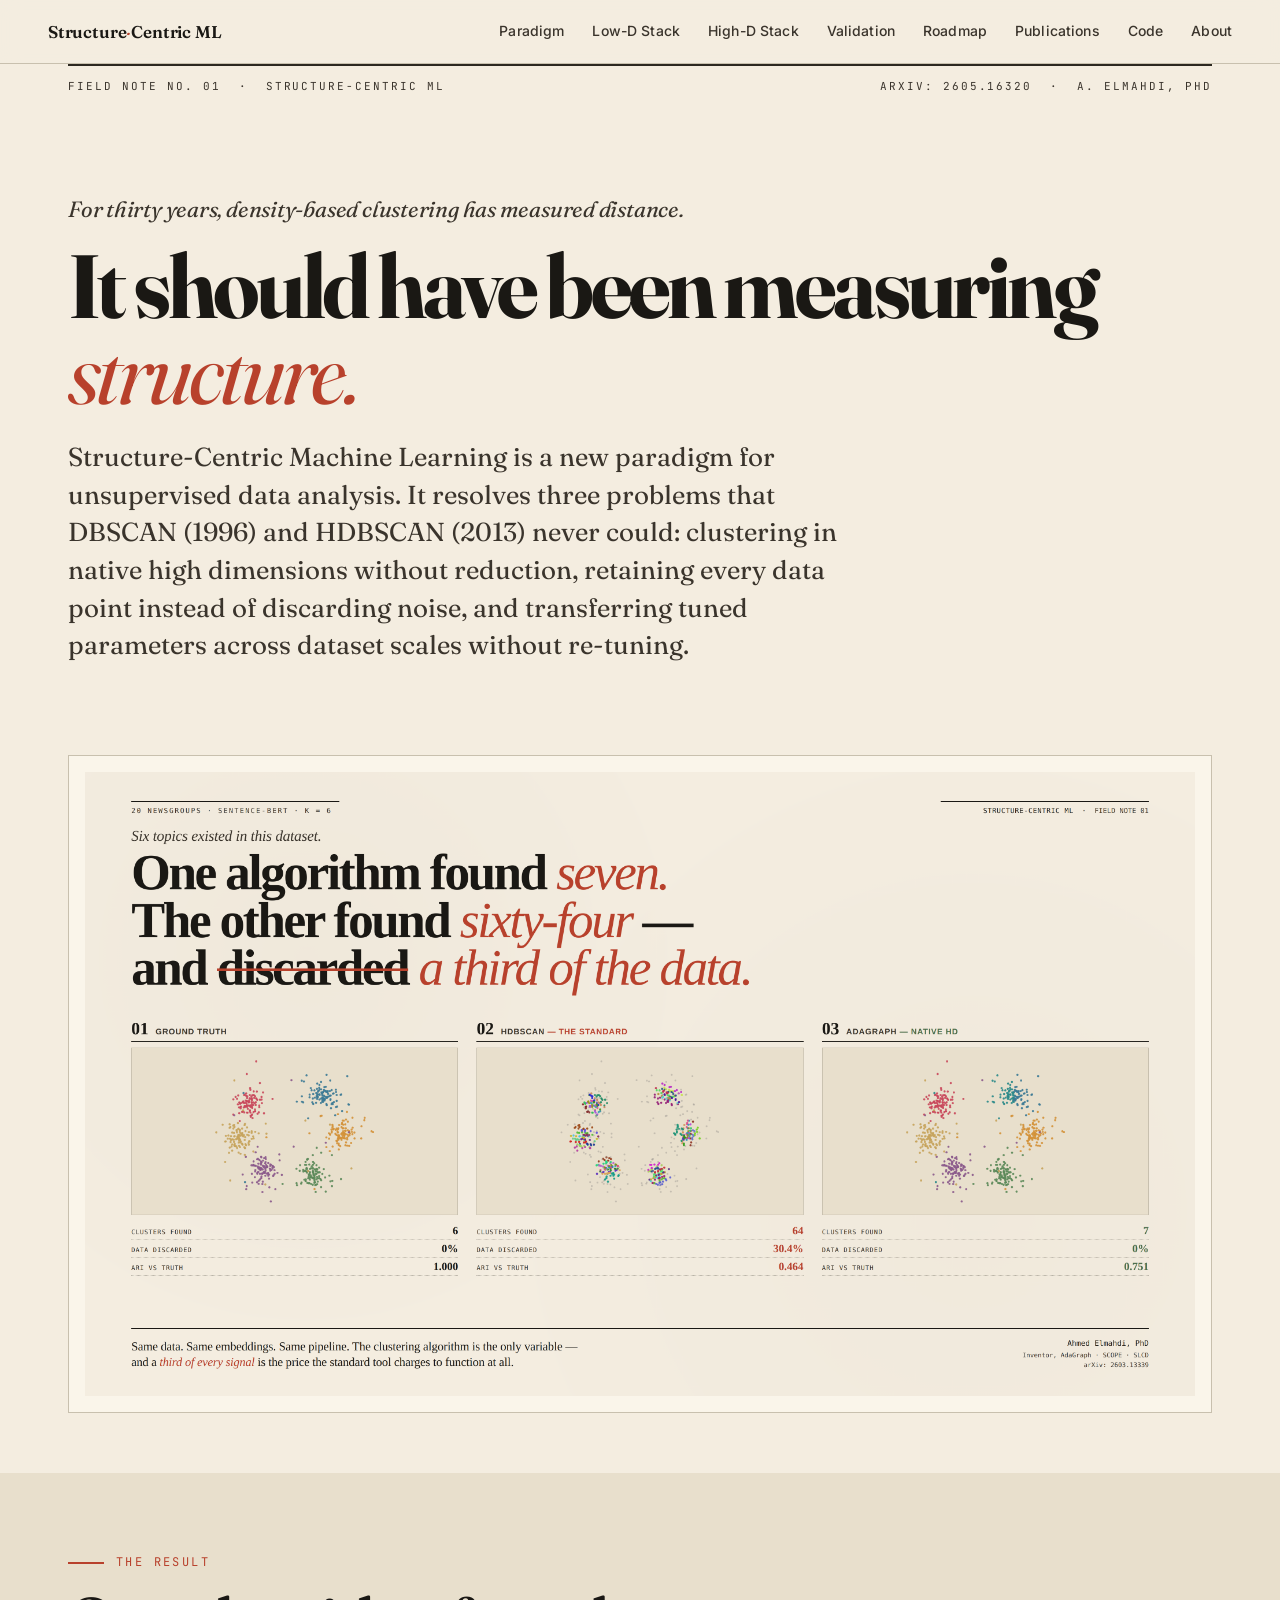
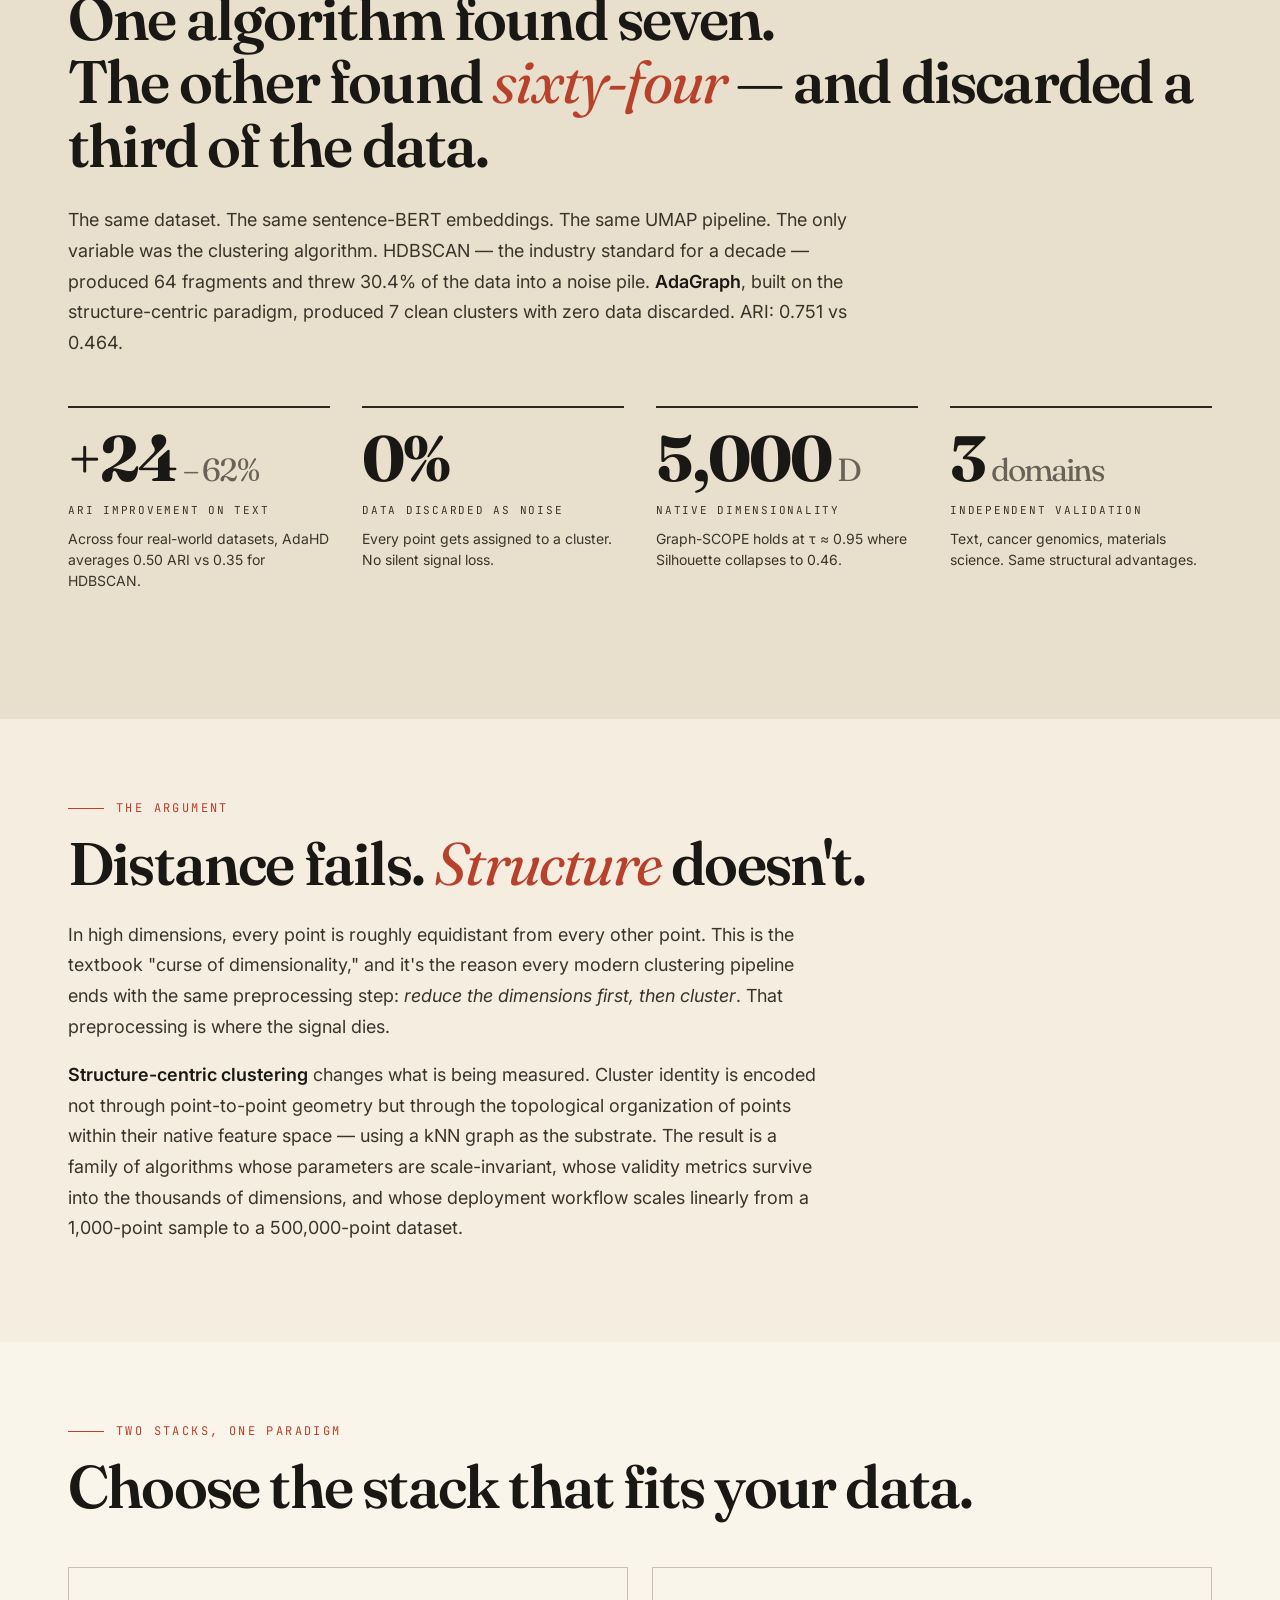
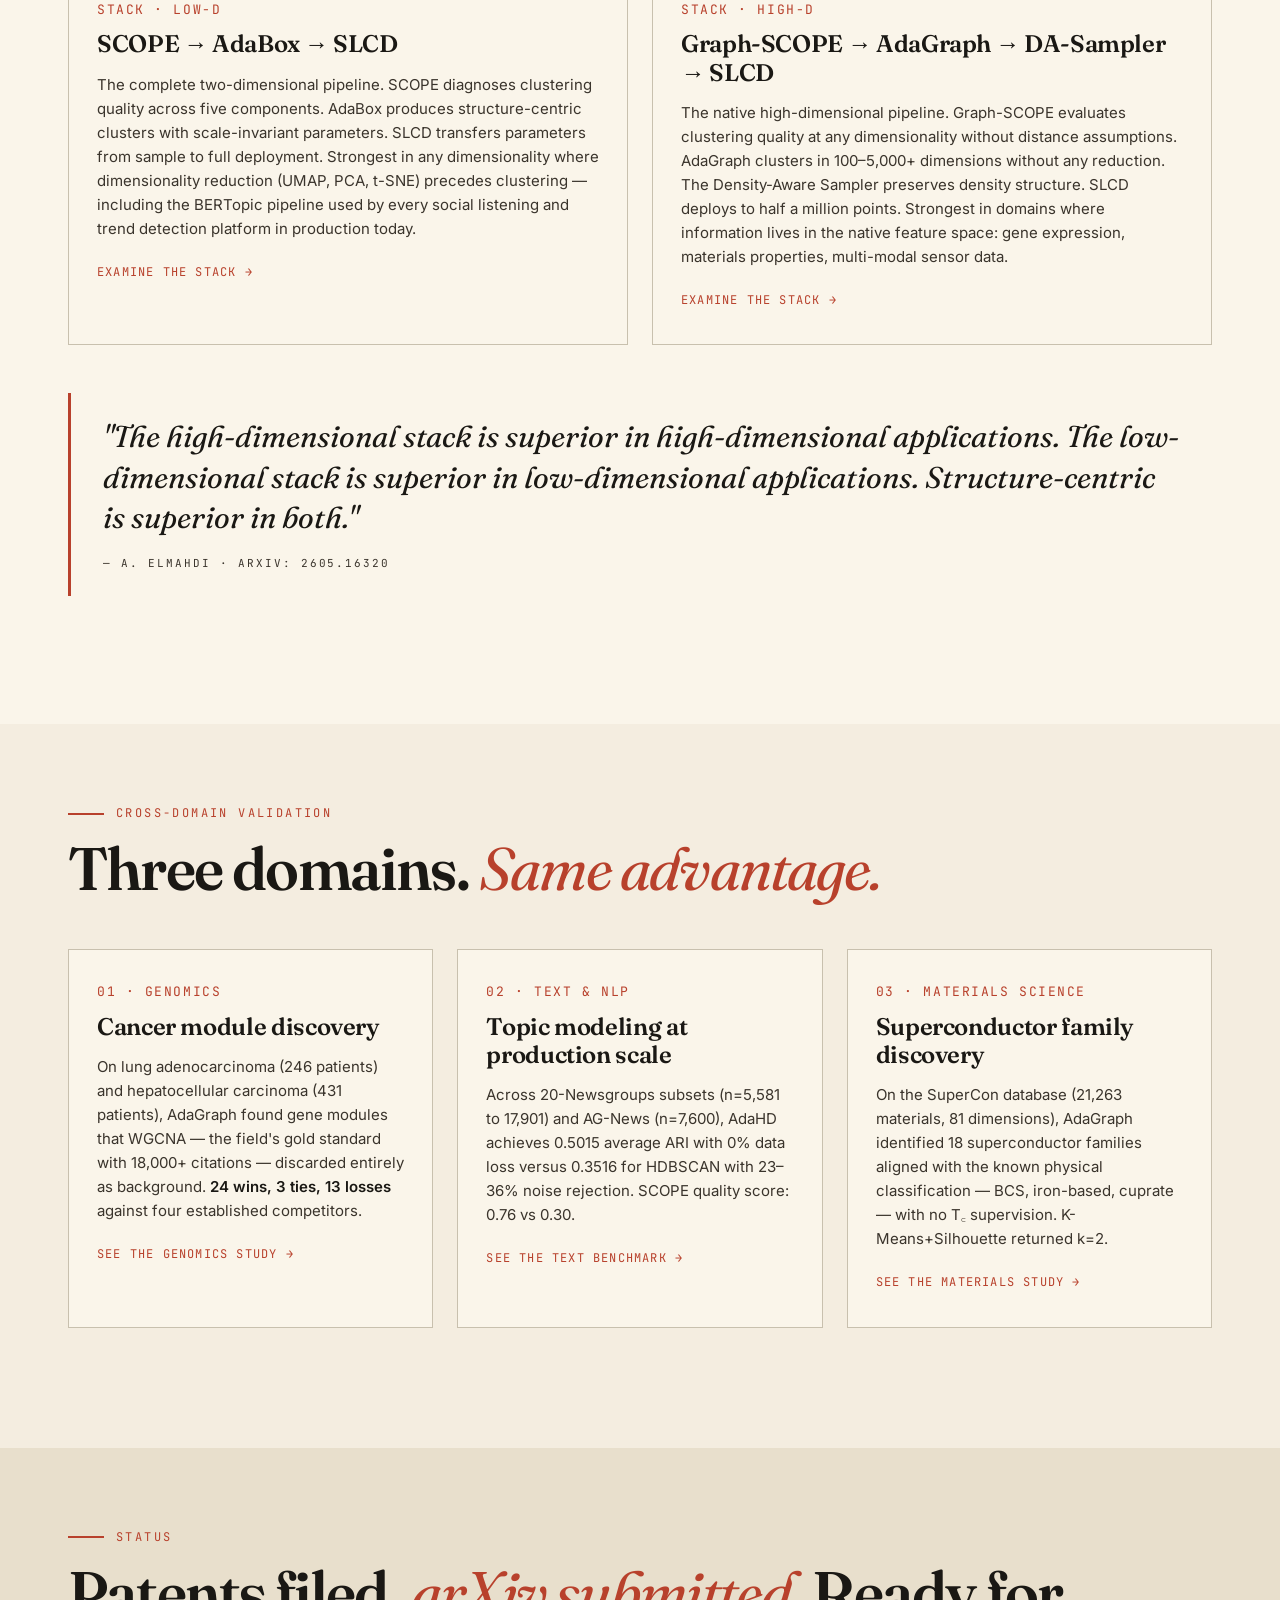
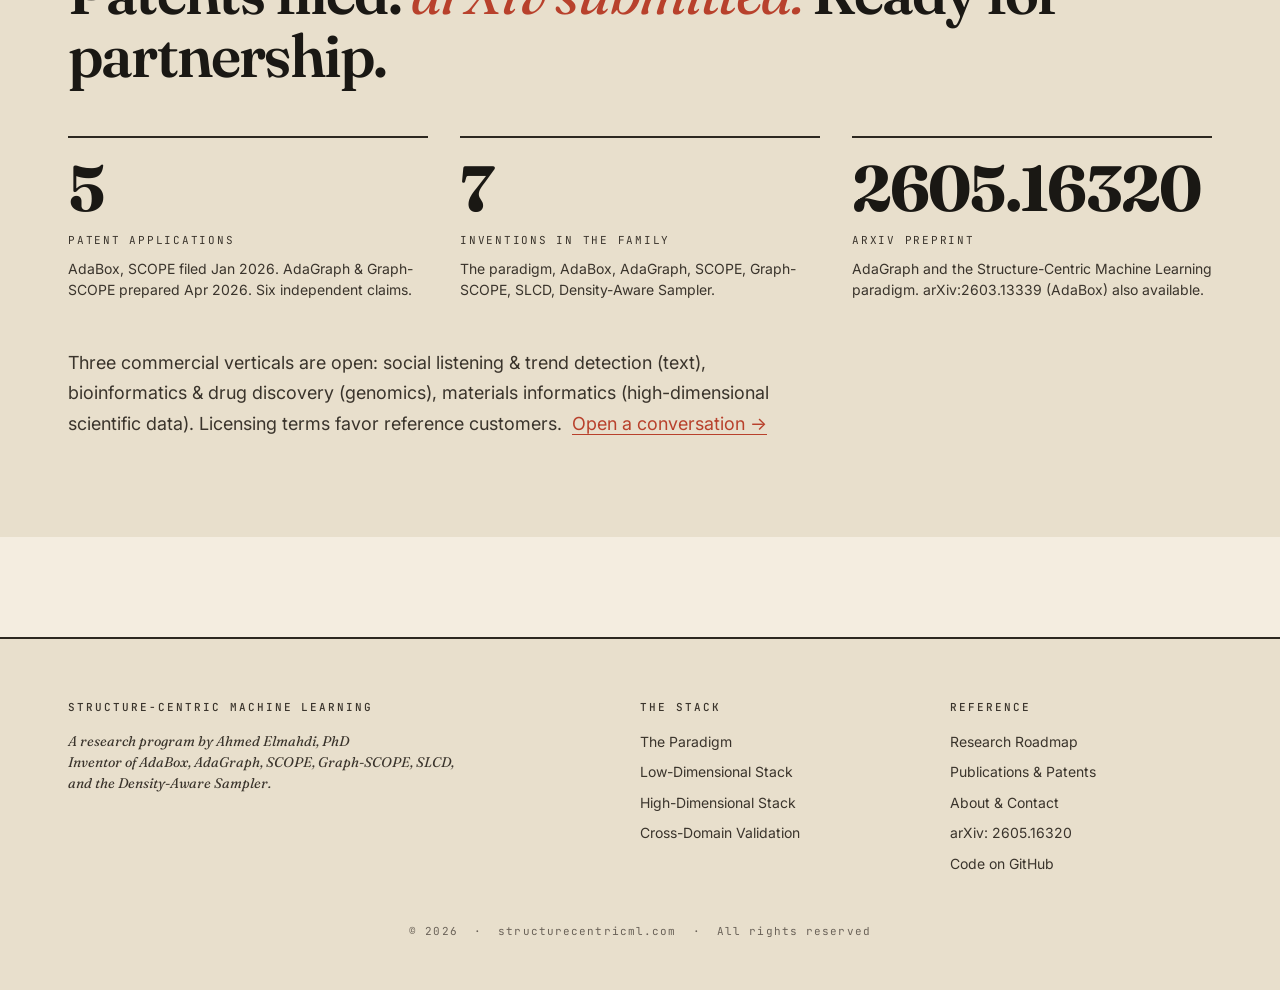
==== index.html @ f109e924 "Add link to GitHub repository in index.html" ====
<!DOCTYPE html>
<html lang="en">
<head>
<meta charset="utf-8"/>
<meta name="viewport" content="width=device-width, initial-scale=1"/>
<title>A new paradigm for native-dimensional clustering — Structure-Centric ML</title>
<meta name="description" content="Structure-Centric Machine Learning: a new paradigm for native-dimensional clustering. AdaBox, AdaGraph, SCOPE, Graph-SCOPE, SLCD."/>
<link rel="preconnect" href="https://fonts.googleapis.com">
<link rel="preconnect" href="https://fonts.gstatic.com" crossorigin>
<link href="https://fonts.googleapis.com/css2?family=Fraunces:ital,opsz,wght@0,9..144,300;0,9..144,400;0,9..144,500;0,9..144,600;0,9..144,700;0,9..144,800;1,9..144,300;1,9..144,400;1,9..144,500;1,9..144,600&family=Inter:wght@300;400;500;600;700&family=JetBrains+Mono:wght@400;500&display=swap" rel="stylesheet">
<link rel="icon" type="image/svg+xml" href="favicon.svg"/>
<link rel="stylesheet" href="style.css"/>
</head>
<body>
<header class="topnav">
  <div class="topnav-inner">
    <a href="index.html" class="brand">Structure<span class="accent">·</span>Centric ML</a>
    <nav>
      <a href="paradigm.html"   >Paradigm</a>
      <a href="low-d.html"      >Low-D Stack</a>
      <a href="high-d.html"     >High-D Stack</a>
      <a href="validation.html" >Validation</a>
      <a href="roadmap.html"    >Roadmap</a>
      <a href="publications.html" >Publications</a>
      <a href="https://github.com/When-Plan-B-Comes-First/scml" >Code</a>
      <a href="about.html"      >About</a>
    </nav>
  </div>
</header>

<div class="container">
  <div class="issue-plate">
    <div>Field Note No. 01 &nbsp;·&nbsp; Structure-Centric ML</div>
    <div class="right">arXiv: 2605.16320 &nbsp;·&nbsp; A. Elmahdi, PhD</div>
  </div>

  <div class="page-hero">
    <div class="kicker">For thirty years, density-based clustering has measured distance.</div>
    <h1>It should have been measuring <span class="em">structure.</span></h1>
    <p class="lede">
      Structure-Centric Machine Learning is a new paradigm for unsupervised data analysis. It resolves three
      problems that DBSCAN (1996) and HDBSCAN (2013) never could: clustering in native high dimensions without
      reduction, retaining every data point instead of discarding noise, and transferring tuned parameters across
      dataset scales without re-tuning.
    </p>
  </div>

  <figure class="full-bleed">
    <img src="assets/curated/hero_takeaway.png" alt="Side-by-side comparison: HDBSCAN finds 64 clusters and discards 30% of data; AdaGraph finds 7 clusters with zero data loss"/>
  </figure>
</div>

<section class="section" style="background: var(--paper-deep);">
  <div class="container">
    <div class="section-tag">The Result</div>
    <h2>One algorithm found seven.<br/>The other found <span class="em">sixty-four</span> &mdash; and discarded a third of the data.</h2>
    <p style="max-width: 820px; margin-top: 28px;">
      The same dataset. The same sentence-BERT embeddings. The same UMAP pipeline. The only variable was the
      clustering algorithm. HDBSCAN &mdash; the industry standard for a decade &mdash; produced 64 fragments and threw
      30.4% of the data into a noise pile. <strong>AdaGraph</strong>, built on the structure-centric paradigm,
      produced 7 clean clusters with zero data discarded. ARI: 0.751 vs 0.464.
    </p>
    <div class="stat-grid">
      <div class="stat">
        <div class="num">+24<span class="unit">– 62%</span></div>
        <div class="label">ARI improvement on text</div>
        <div class="desc">Across four real-world datasets, AdaHD averages 0.50 ARI vs 0.35 for HDBSCAN.</div>
      </div>
      <div class="stat">
        <div class="num">0%</div>
        <div class="label">Data discarded as noise</div>
        <div class="desc">Every point gets assigned to a cluster. No silent signal loss.</div>
      </div>
      <div class="stat">
        <div class="num">5,000<span class="unit">D</span></div>
        <div class="label">Native dimensionality</div>
        <div class="desc">Graph-SCOPE holds at τ ≈ 0.95 where Silhouette collapses to 0.46.</div>
      </div>
      <div class="stat">
        <div class="num">3<span class="unit">domains</span></div>
        <div class="label">Independent validation</div>
        <div class="desc">Text, cancer genomics, materials science. Same structural advantages.</div>
      </div>
    </div>
  </div>
</section>

<section class="section">
  <div class="container">
    <div class="section-tag">The Argument</div>
    <h2>Distance fails. <span class="em">Structure</span> doesn't.</h2>
    <p>
      In high dimensions, every point is roughly equidistant from every other point. This is the textbook
      "curse of dimensionality," and it's the reason every modern clustering pipeline ends with the same
      preprocessing step: <em>reduce the dimensions first, then cluster</em>. That preprocessing is where the signal dies.
    </p>
    <p>
      <strong>Structure-centric clustering</strong> changes what is being measured. Cluster identity is encoded
      not through point-to-point geometry but through the topological organization of points within their native
      feature space &mdash; using a kNN graph as the substrate. The result is a family of algorithms whose
      parameters are scale-invariant, whose validity metrics survive into the thousands of dimensions, and
      whose deployment workflow scales linearly from a 1,000-point sample to a 500,000-point dataset.
    </p>
  </div>
</section>

<section class="section" style="background: var(--paper-soft);">
  <div class="container">
    <div class="section-tag">Two Stacks, One Paradigm</div>
    <h2>Choose the stack that fits your data.</h2>
    <div class="card-grid mt-6">
      <div class="card">
        <div class="num">STACK · LOW-D</div>
        <h3>SCOPE → AdaBox → SLCD</h3>
        <p>
          The complete two-dimensional pipeline. SCOPE diagnoses clustering quality across five components.
          AdaBox produces structure-centric clusters with scale-invariant parameters. SLCD transfers parameters
          from sample to full deployment. Strongest in any dimensionality where dimensionality reduction
          (UMAP, PCA, t-SNE) precedes clustering &mdash; including the BERTopic pipeline used by every social listening
          and trend detection platform in production today.
        </p>
        <a href="low-d.html" class="arrow">Examine the stack →</a>
      </div>
      <div class="card">
        <div class="num">STACK · HIGH-D</div>
        <h3>Graph-SCOPE → AdaGraph → DA-Sampler → SLCD</h3>
        <p>
          The native high-dimensional pipeline. Graph-SCOPE evaluates clustering quality at any
          dimensionality without distance assumptions. AdaGraph clusters in 100&ndash;5,000+ dimensions
          without any reduction. The Density-Aware Sampler preserves density structure. SLCD deploys to
          half a million points. Strongest in domains where information lives in the native feature space:
          gene expression, materials properties, multi-modal sensor data.
        </p>
        <a href="high-d.html" class="arrow">Examine the stack →</a>
      </div>
    </div>
    <div class="callout mt-6">
      <div class="pull">The high-dimensional stack is superior in high-dimensional applications. The low-dimensional stack is superior in low-dimensional applications. Structure-centric is superior in both.</div>
      <div class="attribution">— A. Elmahdi · arXiv: 2605.16320</div>
    </div>
  </div>
</section>

<section class="section">
  <div class="container">
    <div class="section-tag">Cross-Domain Validation</div>
    <h2>Three domains. <span class="em">Same advantage.</span></h2>
    <div class="card-grid mt-6">
      <div class="card">
        <div class="num">01 · GENOMICS</div>
        <h3>Cancer module discovery</h3>
        <p>
          On lung adenocarcinoma (246 patients) and hepatocellular carcinoma (431 patients), AdaGraph found gene
          modules that WGCNA &mdash; the field's gold standard with 18,000+ citations &mdash; discarded entirely as
          background. <strong>24 wins, 3 ties, 13 losses</strong> against four established competitors.
        </p>
        <a href="validation.html#genomics" class="arrow">See the genomics study →</a>
      </div>
      <div class="card">
        <div class="num">02 · TEXT &amp; NLP</div>
        <h3>Topic modeling at production scale</h3>
        <p>
          Across 20-Newsgroups subsets (n=5,581 to 17,901) and AG-News (n=7,600), AdaHD achieves 0.5015 average
          ARI with 0% data loss versus 0.3516 for HDBSCAN with 23&ndash;36% noise rejection. SCOPE quality
          score: 0.76 vs 0.30.
        </p>
        <a href="validation.html#text" class="arrow">See the text benchmark →</a>
      </div>
      <div class="card">
        <div class="num">03 · MATERIALS SCIENCE</div>
        <h3>Superconductor family discovery</h3>
        <p>
          On the SuperCon database (21,263 materials, 81 dimensions), AdaGraph identified 18 superconductor families
          aligned with the known physical classification &mdash; BCS, iron-based, cuprate &mdash; with no
          T꜀ supervision. K-Means+Silhouette returned k=2.
        </p>
        <a href="validation.html#materials" class="arrow">See the materials study →</a>
      </div>
    </div>
  </div>
</section>

<section class="section" style="background: var(--paper-deep);">
  <div class="container">
    <div class="section-tag">Status</div>
    <h2>Patents filed. <span class="em">arXiv submitted.</span> Ready for partnership.</h2>
    <div class="stat-grid">
      <div class="stat">
        <div class="num">5</div>
        <div class="label">Patent applications</div>
        <div class="desc">AdaBox, SCOPE filed Jan 2026. AdaGraph &amp; Graph-SCOPE prepared Apr 2026. Six independent claims.</div>
      </div>
      <div class="stat">
        <div class="num">7</div>
        <div class="label">Inventions in the family</div>
        <div class="desc">The paradigm, AdaBox, AdaGraph, SCOPE, Graph-SCOPE, SLCD, Density-Aware Sampler.</div>
      </div>
      <div class="stat">
        <div class="num">2605.16320</div>
        <div class="label">arXiv preprint</div>
        <div class="desc">AdaGraph and the Structure-Centric Machine Learning paradigm. arXiv:2603.13339 (AdaBox) also available.</div>
      </div>
    </div>
    <p class="mt-6">
      Three commercial verticals are open: social listening &amp; trend detection (text), bioinformatics &amp; drug
      discovery (genomics), materials informatics (high-dimensional scientific data). Licensing terms favor
      reference customers.
      &nbsp;<a href="about.html">Open a conversation →</a>
    </p>
  </div>
</section>

<footer class="site-footer">
  <div class="footer-inner">
    <div>
      <h4>Structure-Centric Machine Learning</h4>
      <p class="credit">A research program by Ahmed Elmahdi, PhD<br/>
      Inventor of AdaBox, AdaGraph, SCOPE, Graph-SCOPE, SLCD,<br/>
      and the Density-Aware Sampler.</p>
    </div>
    <div>
      <h4>The Stack</h4>
      <ul>
        <li><a href="paradigm.html">The Paradigm</a></li>
        <li><a href="low-d.html">Low-Dimensional Stack</a></li>
        <li><a href="high-d.html">High-Dimensional Stack</a></li>
        <li><a href="validation.html">Cross-Domain Validation</a></li>
      </ul>
    </div>
    <div>
      <h4>Reference</h4>
      <ul>
        <li><a href="roadmap.html">Research Roadmap</a></li>
        <li><a href="publications.html">Publications &amp; Patents</a></li>
        <li><a href="about.html">About &amp; Contact</a></li>
        <li><a href="https://arxiv.org/abs/2605.16320">arXiv: 2605.16320</a></li>
        <li><a href="https://github.com/When-Plan-B-Comes-First/scml">Code on GitHub</a></li>
      </ul>
    </div>
  </div>
  <div class="colophon">© 2026 &nbsp;·&nbsp; structurecentricml.com &nbsp;·&nbsp; All rights reserved</div>
</footer>
</body></html>
---- style.css ----
/* ─────────────────────────────────────────────────────────
   Structure-Centric ML — Editorial Design System
   ───────────────────────────────────────────────────────── */

:root {
  --paper:        #F4EDE0;
  --paper-deep:   #E8DFCC;
  --paper-soft:   #FAF5EA;
  --ink:          #1A1814;
  --ink-soft:     #3A342C;
  --ink-mute:     #6A6258;
  --rule:         #2C2820;
  --rule-soft:    #C8C0AE;
  --accent:       #B8412C;     /* warm red */
  --accent-soft:  #C9485B;
  --navy:         #2A4A6A;
  --navy-soft:    #3D6385;
  --good:         #4A6B47;
  --gold:         #B89530;
  --shadow:       rgba(40, 30, 20, 0.08);
}

* { margin: 0; padding: 0; box-sizing: border-box; }
html { scroll-behavior: smooth; }
body {
  background: var(--paper);
  color: var(--ink);
  font-family: 'Inter', -apple-system, BlinkMacSystemFont, sans-serif;
  font-size: 17px;
  line-height: 1.6;
  -webkit-font-smoothing: antialiased;
  text-rendering: optimizeLegibility;
}
img { max-width: 100%; height: auto; display: block; }

/* ─── Typography ─── */
.serif       { font-family: 'Fraunces', 'Iowan Old Style', Georgia, serif; }
.mono        { font-family: 'JetBrains Mono', 'Menlo', monospace; }
h1, h2, h3, h4 { font-family: 'Fraunces', 'Iowan Old Style', Georgia, serif; }
h1 { font-weight: 700; letter-spacing: -0.04em; line-height: 0.96; }
h2 { font-weight: 600; letter-spacing: -0.025em; line-height: 1.06; }
h3 { font-weight: 600; letter-spacing: -0.015em; line-height: 1.18; }
em, .it { font-style: italic; }

a {
  color: var(--accent);
  text-decoration: none;
  border-bottom: 1px solid currentColor;
  transition: color 120ms ease, border-color 120ms ease;
}
a:hover { color: var(--ink); }

/* ─── Layout primitives ─── */
.container { max-width: 1240px; margin: 0 auto; padding: 0 48px; }
.narrow    { max-width: 820px;  margin: 0 auto; padding: 0 32px; }
.medium    { max-width: 1080px; margin: 0 auto; padding: 0 40px; }

@media (max-width: 720px) {
  .container, .medium, .narrow { padding-left: 24px; padding-right: 24px; }
  body { font-size: 16px; }
}

/* ─── Top navigation ─── */
.topnav {
  position: sticky; top: 0; z-index: 50;
  background: rgba(244, 237, 224, 0.92);
  backdrop-filter: blur(10px);
  border-bottom: 1px solid var(--rule-soft);
}
.topnav-inner {
  display: flex; align-items: center; justify-content: space-between;
  padding: 18px 48px; max-width: 1400px; margin: 0 auto;
}
.topnav .brand {
  font-family: 'Fraunces', serif;
  font-weight: 600; font-size: 17px;
  letter-spacing: -0.01em;
  color: var(--ink); border: none;
}
.topnav .brand .accent { color: var(--accent); font-style: italic; font-weight: 500; }
.topnav nav { display: flex; gap: 28px; align-items: center; }
.topnav nav a {
  color: var(--ink-soft); border: none;
  font-size: 14px; font-weight: 500;
  letter-spacing: 0.01em;
}
.topnav nav a:hover { color: var(--accent); }
.topnav nav a.current { color: var(--ink); }

@media (max-width: 720px) {
  .topnav-inner { padding: 14px 24px; flex-wrap: wrap; gap: 12px; }
  .topnav nav { gap: 18px; flex-wrap: wrap; }
  .topnav nav a { font-size: 13px; }
}

/* ─── Issue plate (top of every page) ─── */
.issue-plate {
  display: flex; justify-content: space-between; align-items: flex-start;
  border-top: 2px solid var(--rule);
  padding-top: 12px;
  font-family: 'JetBrains Mono', monospace;
  font-size: 11px;
  letter-spacing: 0.18em;
  text-transform: uppercase;
  color: var(--ink-soft);
  margin-bottom: 36px;
}
.issue-plate .right { text-align: right; }

/* ─── Hero / page header ─── */
.page-hero { padding: 60px 0 30px; }
.kicker {
  font-family: 'Fraunces', serif;
  font-style: italic; font-weight: 400;
  font-size: 22px; color: var(--ink-soft);
  margin-bottom: 16px; letter-spacing: -0.01em;
}
.page-hero h1 {
  font-size: clamp(48px, 7vw, 92px);
  margin-bottom: 24px;
}
.page-hero h1 .em { font-style: italic; font-weight: 400; color: var(--accent); }
.page-hero .lede {
  font-family: 'Fraunces', serif;
  font-size: clamp(20px, 2.2vw, 26px);
  line-height: 1.45;
  color: var(--ink-soft);
  max-width: 780px;
  margin-top: 24px;
}

/* ─── Section heading ─── */
.section { padding: 80px 0; }
.section-tag {
  font-family: 'JetBrains Mono', monospace;
  font-size: 12px; letter-spacing: 0.2em;
  text-transform: uppercase;
  color: var(--accent);
  margin-bottom: 14px;
  display: flex; align-items: center; gap: 12px;
}
.section-tag::before {
  content: ''; width: 36px; height: 1.5px;
  background: var(--accent); display: inline-block;
}
.section h2 {
  font-size: clamp(36px, 5vw, 60px);
  margin-bottom: 24px;
  letter-spacing: -0.03em;
}
.section h2 .em { font-style: italic; font-weight: 400; color: var(--accent); }
.section p {
  font-size: 18px;
  line-height: 1.7;
  color: var(--ink-soft);
  margin-bottom: 18px;
  max-width: 760px;
}
.section p strong { color: var(--ink); font-weight: 600; }

/* ─── Stat tiles ─── */
.stat-grid {
  display: grid;
  grid-template-columns: repeat(auto-fit, minmax(220px, 1fr));
  gap: 32px;
  margin: 48px 0;
}
.stat {
  border-top: 2px solid var(--rule);
  padding-top: 18px;
}
.stat .num {
  font-family: 'Fraunces', serif;
  font-weight: 700;
  font-size: clamp(44px, 5vw, 64px);
  line-height: 1;
  color: var(--ink);
  letter-spacing: -0.03em;
}
.stat .num .unit { font-weight: 400; font-size: 0.5em; color: var(--ink-mute); margin-left: 6px; }
.stat .label {
  font-family: 'JetBrains Mono', monospace;
  font-size: 11px;
  letter-spacing: 0.16em;
  text-transform: uppercase;
  color: var(--ink-soft);
  margin-top: 12px;
}
.stat .desc {
  font-size: 14px;
  color: var(--ink-soft);
  margin-top: 8px;
  line-height: 1.5;
}

/* ─── Cards ─── */
.card-grid {
  display: grid;
  grid-template-columns: repeat(auto-fit, minmax(300px, 1fr));
  gap: 24px;
  margin: 40px 0;
}
.card {
  background: var(--paper-soft);
  border: 1px solid var(--rule-soft);
  padding: 32px 28px;
  transition: transform 200ms ease, border-color 200ms ease;
}
.card:hover { transform: translateY(-2px); border-color: var(--ink-soft); }
.card .num {
  font-family: 'JetBrains Mono', monospace;
  font-size: 13px; color: var(--accent);
  letter-spacing: 0.12em;
  margin-bottom: 10px;
}
.card h3 {
  font-size: 24px;
  margin-bottom: 14px;
  color: var(--ink);
}
.card p {
  font-size: 15px;
  line-height: 1.6;
  color: var(--ink-soft);
  margin-bottom: 16px;
}
.card .arrow {
  font-family: 'JetBrains Mono', monospace;
  font-size: 12px; letter-spacing: 0.1em;
  text-transform: uppercase;
  color: var(--accent);
  border: none;
}

/* ─── Figure (image + caption) ─── */
figure {
  margin: 40px 0;
  background: var(--paper-soft);
  border: 1px solid var(--rule-soft);
  padding: 16px;
}
figure img { width: 100%; }
figure figcaption {
  font-family: 'Fraunces', serif;
  font-size: 14px; font-style: italic;
  color: var(--ink-soft);
  margin-top: 14px;
  padding: 0 8px 4px;
  line-height: 1.5;
}
figure figcaption .src {
  font-family: 'JetBrains Mono', monospace;
  font-style: normal;
  font-size: 11px;
  color: var(--ink-mute);
  letter-spacing: 0.08em;
  text-transform: uppercase;
  margin-top: 6px;
  display: block;
}

/* ─── Big quote / callout ─── */
.callout {
  border-left: 3px solid var(--accent);
  padding: 24px 32px;
  margin: 48px 0;
  background: var(--paper-soft);
}
.callout .pull {
  font-family: 'Fraunces', serif;
  font-size: clamp(22px, 2.6vw, 30px);
  font-style: italic;
  line-height: 1.35;
  color: var(--ink);
  margin-bottom: 16px;
}
.callout .pull::before { content: '"'; }
.callout .pull::after  { content: '"'; }
.callout .attribution {
  font-family: 'JetBrains Mono', monospace;
  font-size: 11px;
  text-transform: uppercase;
  letter-spacing: 0.18em;
  color: var(--ink-soft);
}

/* ─── Tables ─── */
table {
  width: 100%; border-collapse: collapse;
  margin: 28px 0;
  font-size: 15px;
}
th, td {
  padding: 12px 14px; text-align: left;
  border-bottom: 1px solid var(--rule-soft);
}
th {
  font-family: 'JetBrains Mono', monospace;
  font-size: 11px; letter-spacing: 0.12em;
  text-transform: uppercase; color: var(--ink-soft);
  font-weight: 500;
  border-bottom: 2px solid var(--rule);
}
td.num, th.num { text-align: right; font-variant-numeric: tabular-nums; }
td.win { color: var(--good); font-weight: 600; }
td.loss { color: var(--accent); font-weight: 600; }
.bg-row { background: var(--paper-soft); }

/* ─── Stack diagram (used on Low-D / High-D pages) ─── */
.stack {
  display: grid; gap: 16px;
  margin: 40px 0;
}
.stack .layer {
  display: grid;
  grid-template-columns: 60px 1fr;
  gap: 24px; align-items: start;
  padding: 24px; background: var(--paper-soft);
  border: 1px solid var(--rule-soft);
}
.stack .layer .num {
  font-family: 'Fraunces', serif;
  font-weight: 800; font-size: 36px;
  line-height: 1; color: var(--accent);
  font-feature-settings: "lnum";
}
.stack .layer h3 { font-size: 22px; margin-bottom: 6px; }
.stack .layer .role {
  font-family: 'JetBrains Mono', monospace;
  font-size: 11px; letter-spacing: 0.12em;
  text-transform: uppercase; color: var(--ink-soft);
  margin-bottom: 10px;
}
.stack .layer p { font-size: 15px; margin-bottom: 0; }

/* ─── Footer ─── */
.site-footer {
  border-top: 2px solid var(--rule);
  margin-top: 100px;
  padding: 60px 0 50px;
  background: var(--paper-deep);
}
.site-footer .footer-inner {
  display: grid;
  grid-template-columns: 2fr 1fr 1fr;
  gap: 48px;
  max-width: 1240px; margin: 0 auto;
  padding: 0 48px;
}
.site-footer h4 {
  font-family: 'JetBrains Mono', monospace;
  font-size: 11px; font-weight: 500;
  letter-spacing: 0.18em;
  text-transform: uppercase; color: var(--ink-soft);
  margin-bottom: 14px;
}
.site-footer .credit {
  font-family: 'Fraunces', serif; font-size: 14px;
  font-style: italic; color: var(--ink-soft);
  line-height: 1.5;
}
.site-footer ul { list-style: none; }
.site-footer ul li { margin-bottom: 8px; font-size: 14px; }
.site-footer a { color: var(--ink-soft); border: none; }
.site-footer a:hover { color: var(--accent); }
.site-footer .colophon {
  text-align: center; margin-top: 40px;
  font-family: 'JetBrains Mono', monospace;
  font-size: 11px; color: var(--ink-mute);
  letter-spacing: 0.1em;
}

@media (max-width: 720px) {
  .site-footer .footer-inner { grid-template-columns: 1fr; gap: 32px; padding: 0 24px; }
}

/* ─── Hero takeaway full-bleed ─── */
.full-bleed {
  width: 100%;
  margin: 60px 0;
  border: 1px solid var(--rule-soft);
}
.full-bleed img { width: 100%; display: block; }

/* ─── Misc helpers ─── */
.mt-0  { margin-top: 0 !important; }
.mt-2  { margin-top: 16px; }
.mt-4  { margin-top: 32px; }
.mt-6  { margin-top: 48px; }
.muted { color: var(--ink-mute); }
.divider { height: 1px; background: var(--rule-soft); margin: 60px 0; }
.heavy-divider { height: 2px; background: var(--rule); margin: 60px 0; }

.pillrow { display: flex; flex-wrap: wrap; gap: 8px; margin: 16px 0; }
.pill {
  font-family: 'JetBrains Mono', monospace;
  font-size: 11px; letter-spacing: 0.1em;
  text-transform: uppercase;
  padding: 4px 10px;
  border: 1px solid var(--rule-soft);
  color: var(--ink-soft);
  background: var(--paper-soft);
}
.pill.accent { color: var(--accent); border-color: var(--accent); }
.pill.good   { color: var(--good); border-color: var(--good); }
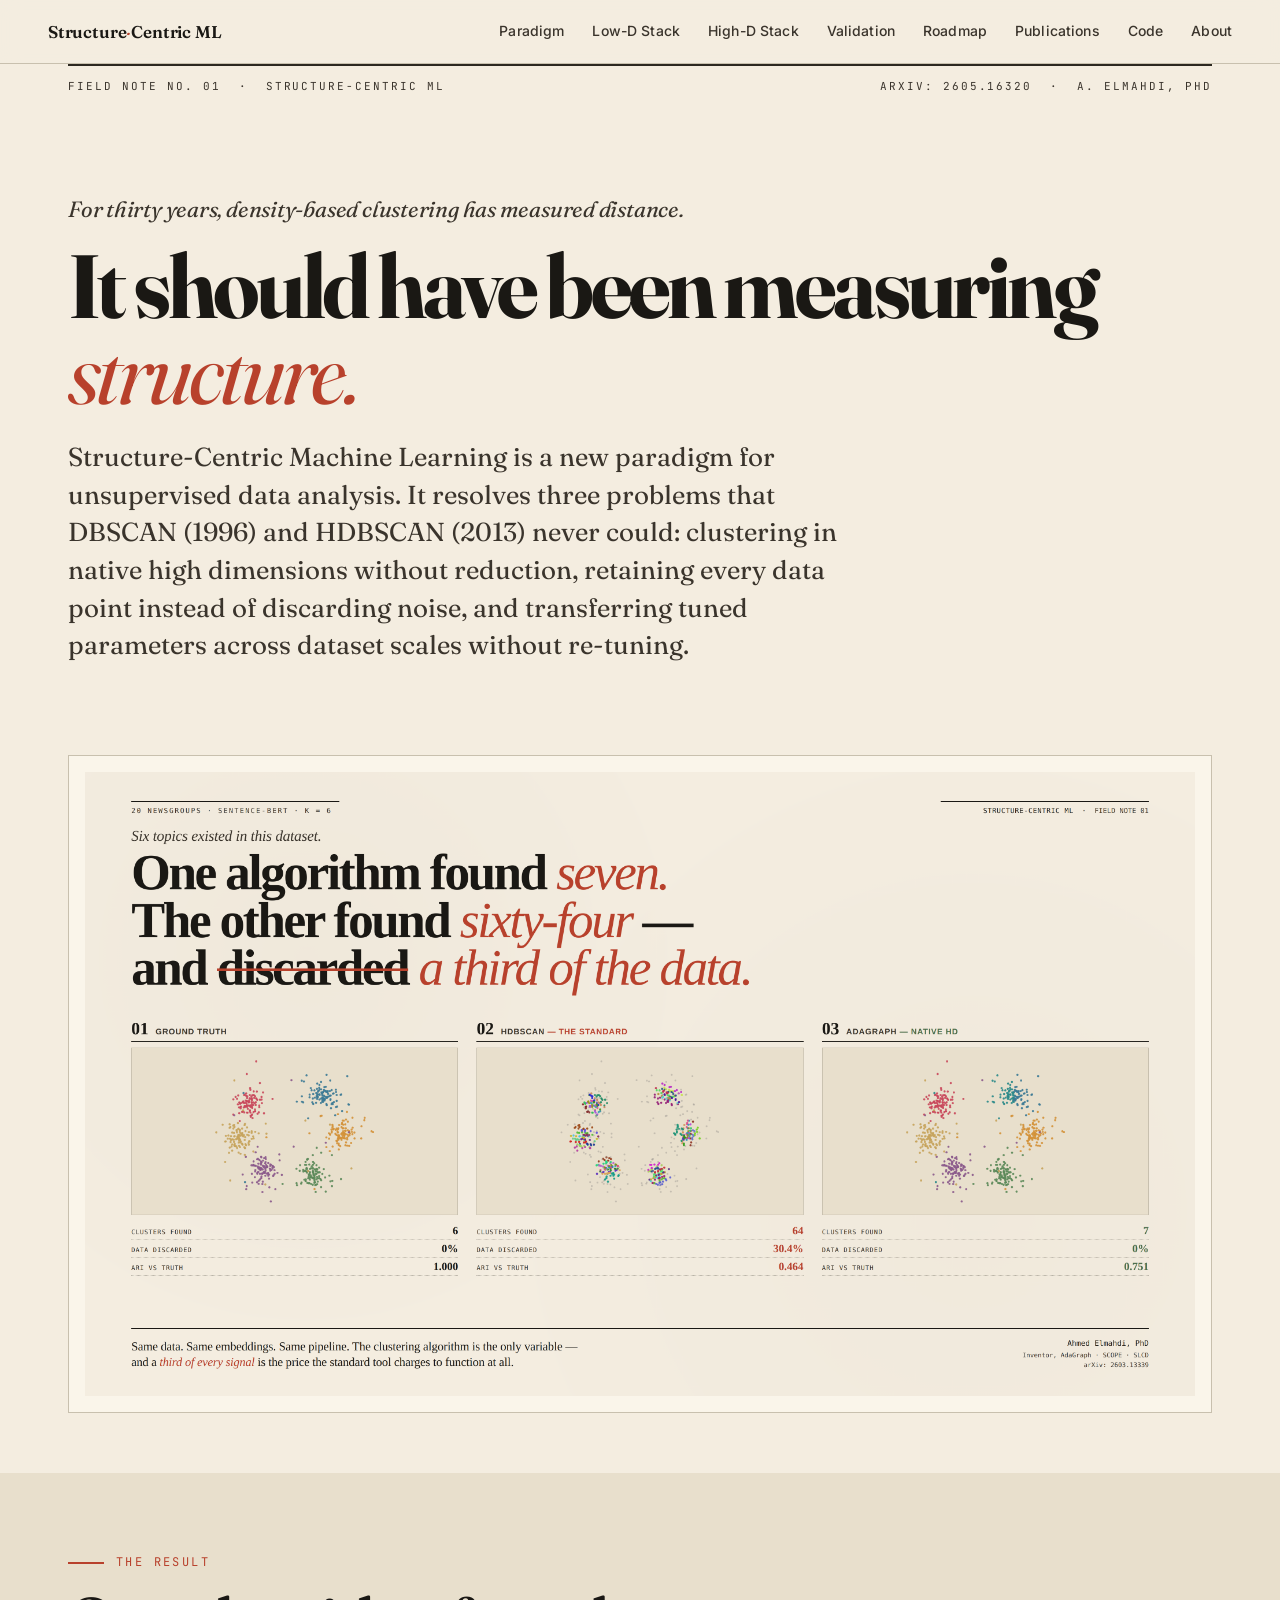
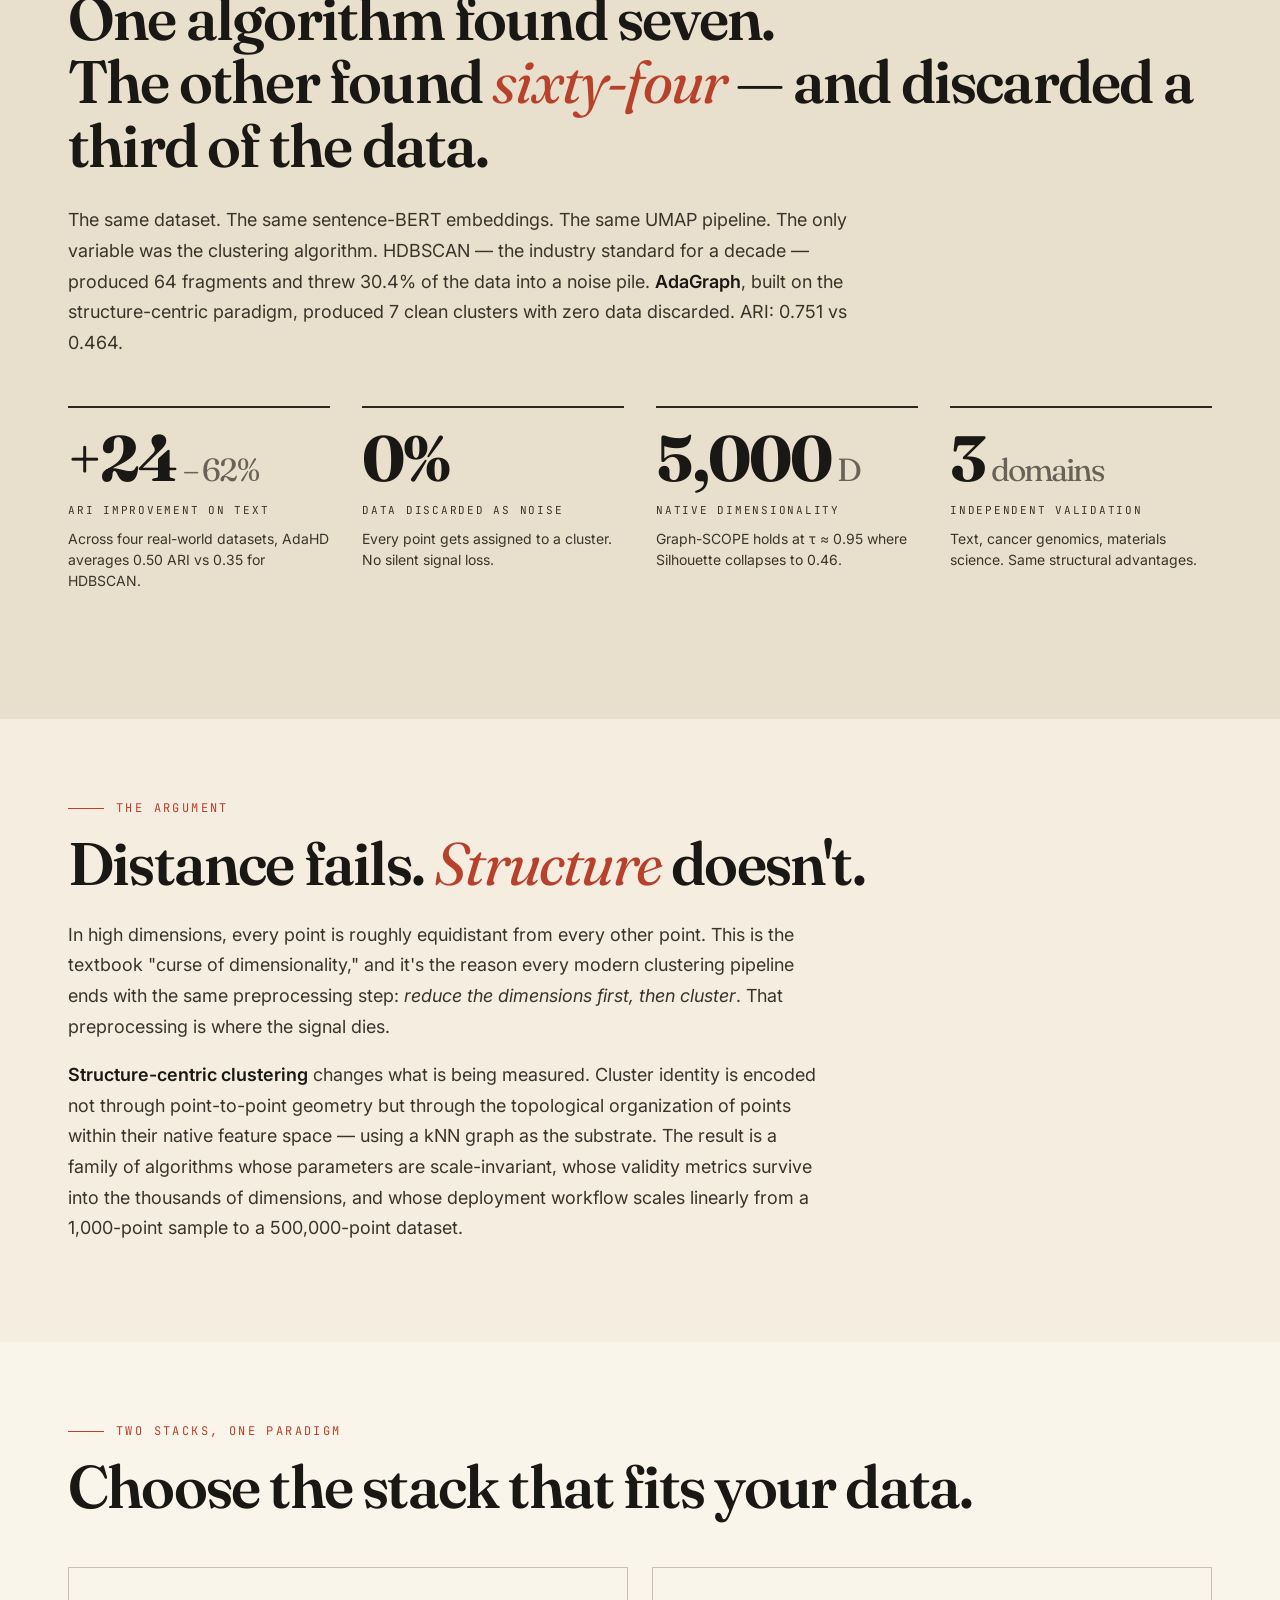
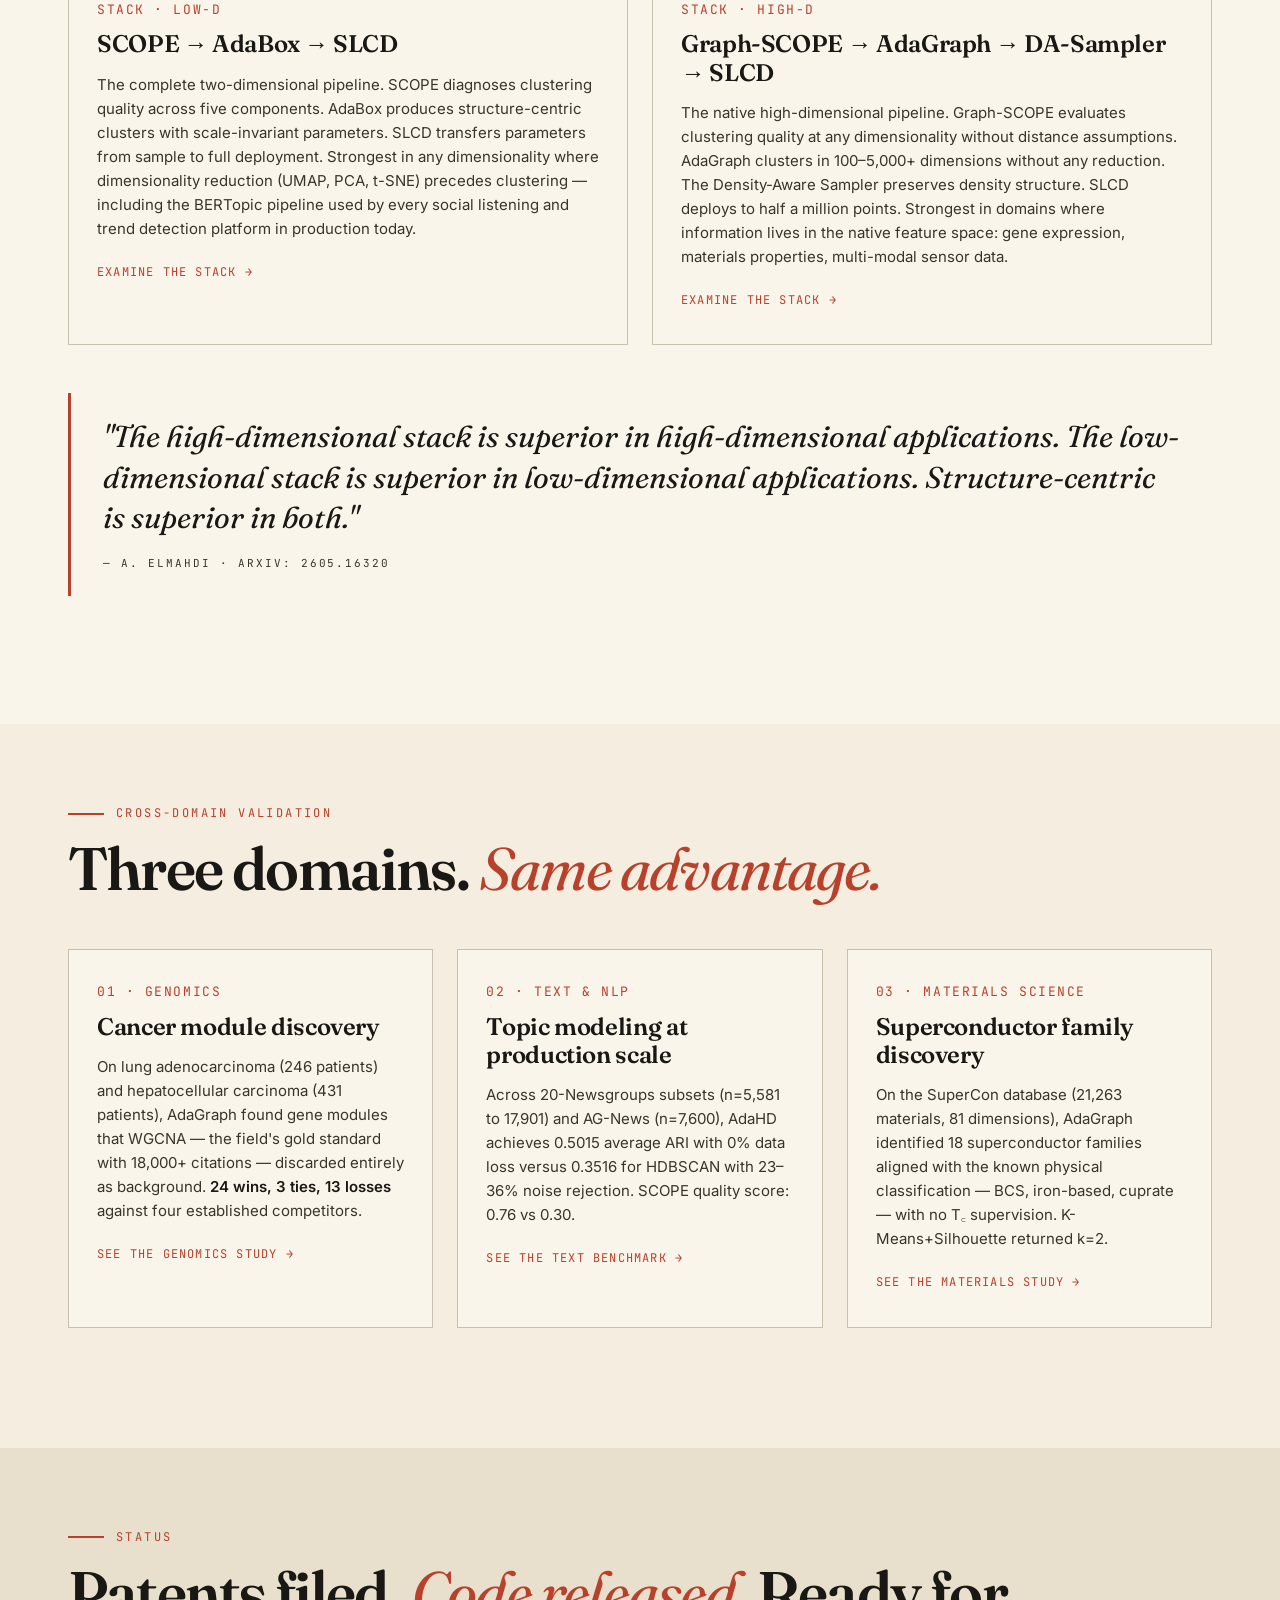
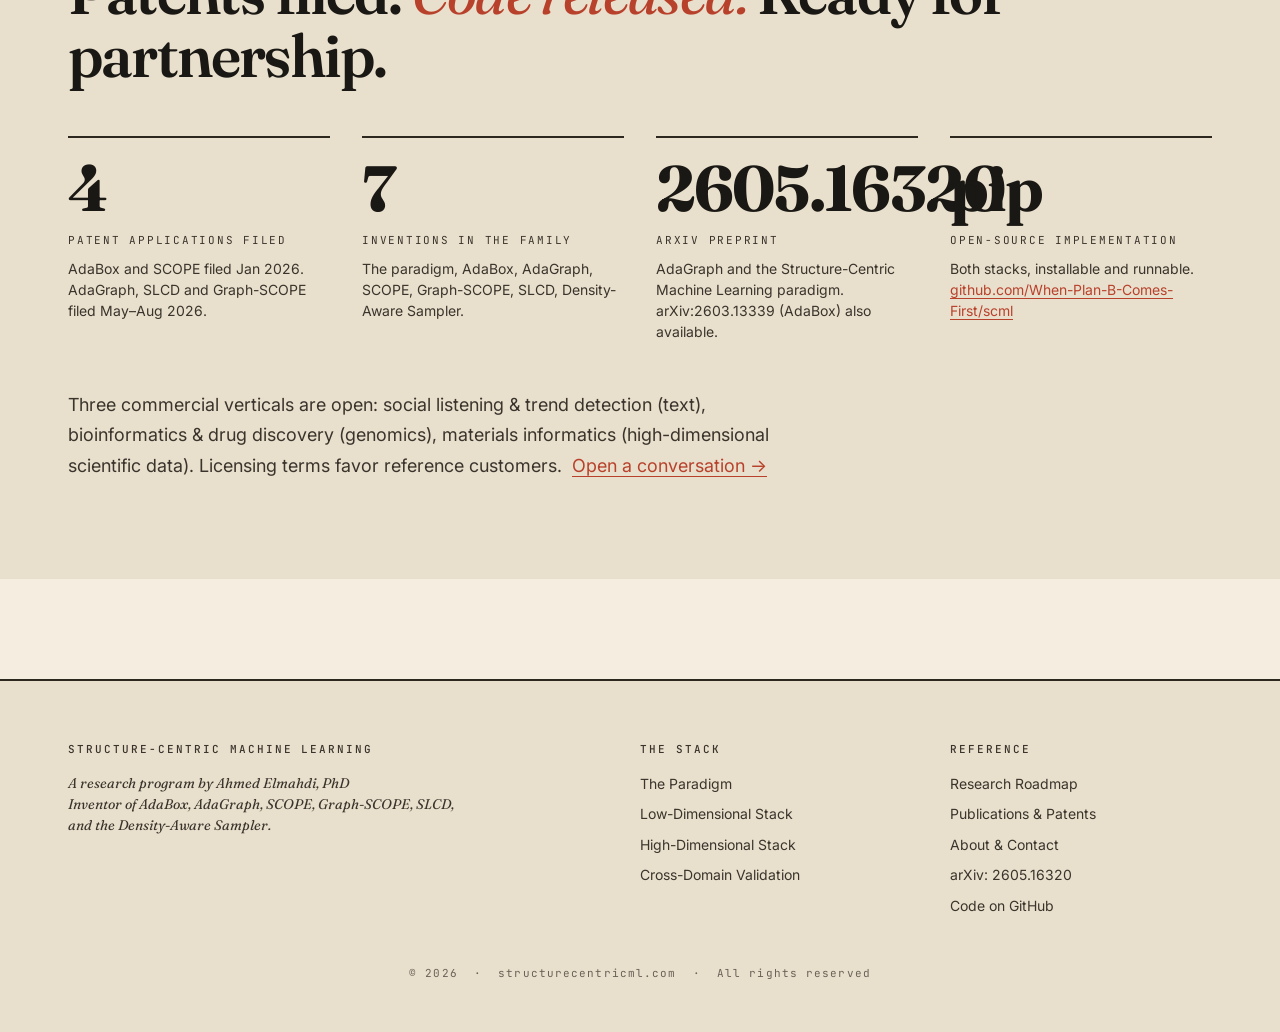
==== commit c3126ac6: "Revise patent status and add open-source info Updated patent status and added open-source implementa" ====
--- a/index.html
+++ b/index.html
@@ -183,12 +183,12 @@
 <section class="section" style="background: var(--paper-deep);">
   <div class="container">
     <div class="section-tag">Status</div>
-    <h2>Patents filed. <span class="em">arXiv submitted.</span> Ready for partnership.</h2>
+    <h2>Patents filed. <span class="em">Code released.</span> Ready for partnership.</h2>
     <div class="stat-grid">
       <div class="stat">
-        <div class="num">5</div>
-        <div class="label">Patent applications</div>
-        <div class="desc">AdaBox, SCOPE filed Jan 2026. AdaGraph &amp; Graph-SCOPE prepared Apr 2026. Six independent claims.</div>
+        <div class="num">4</div>
+        <div class="label">Patent applications filed</div>
+        <div class="desc">AdaBox and SCOPE filed Jan 2026. AdaGraph, SLCD and Graph-SCOPE filed May–Aug 2026.</div>
       </div>
       <div class="stat">
         <div class="num">7</div>
@@ -199,6 +199,11 @@
         <div class="num">2605.16320</div>
         <div class="label">arXiv preprint</div>
         <div class="desc">AdaGraph and the Structure-Centric Machine Learning paradigm. arXiv:2603.13339 (AdaBox) also available.</div>
+      </div>
+      <div class="stat">
+        <div class="num">pip</div>
+        <div class="label">Open-source implementation</div>
+        <div class="desc">Both stacks, installable and runnable. <a href="https://github.com/When-Plan-B-Comes-First/scml">github.com/When-Plan-B-Comes-First/scml</a></div>
       </div>
     </div>
     <p class="mt-6">
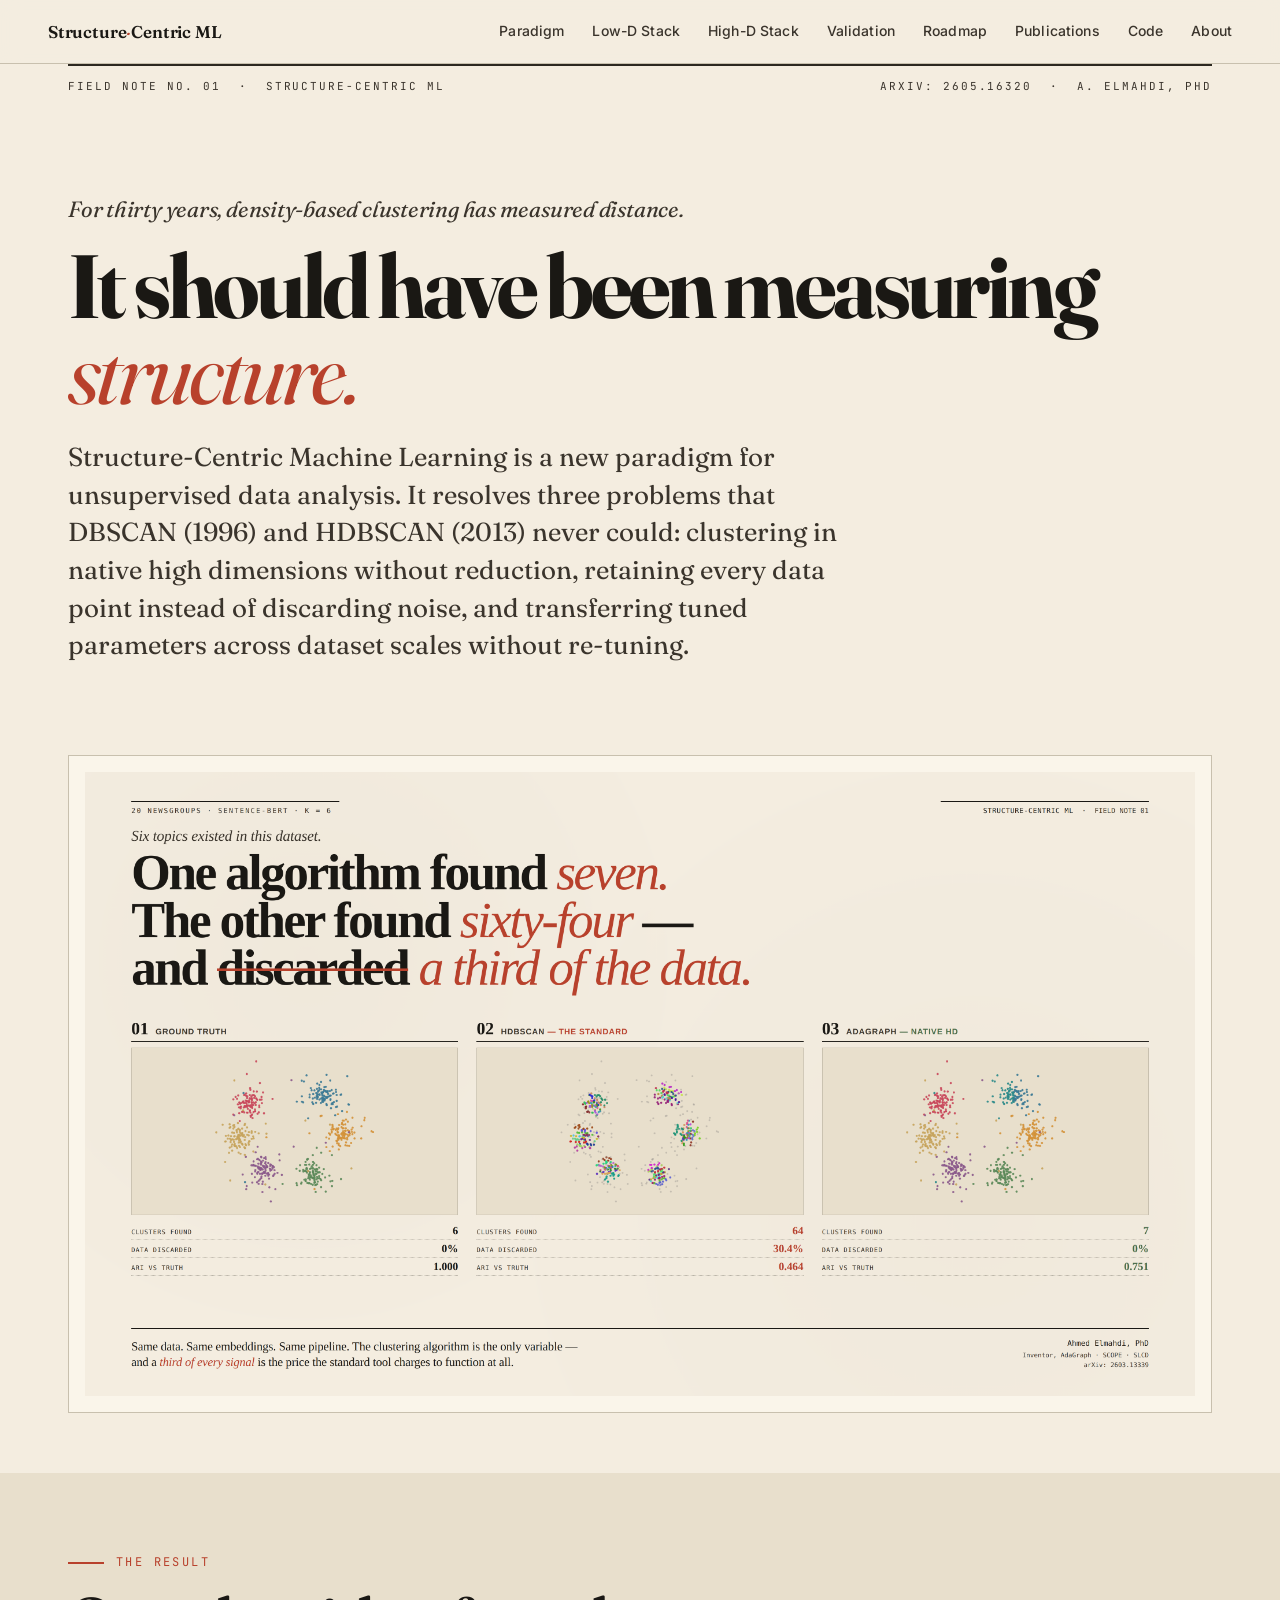
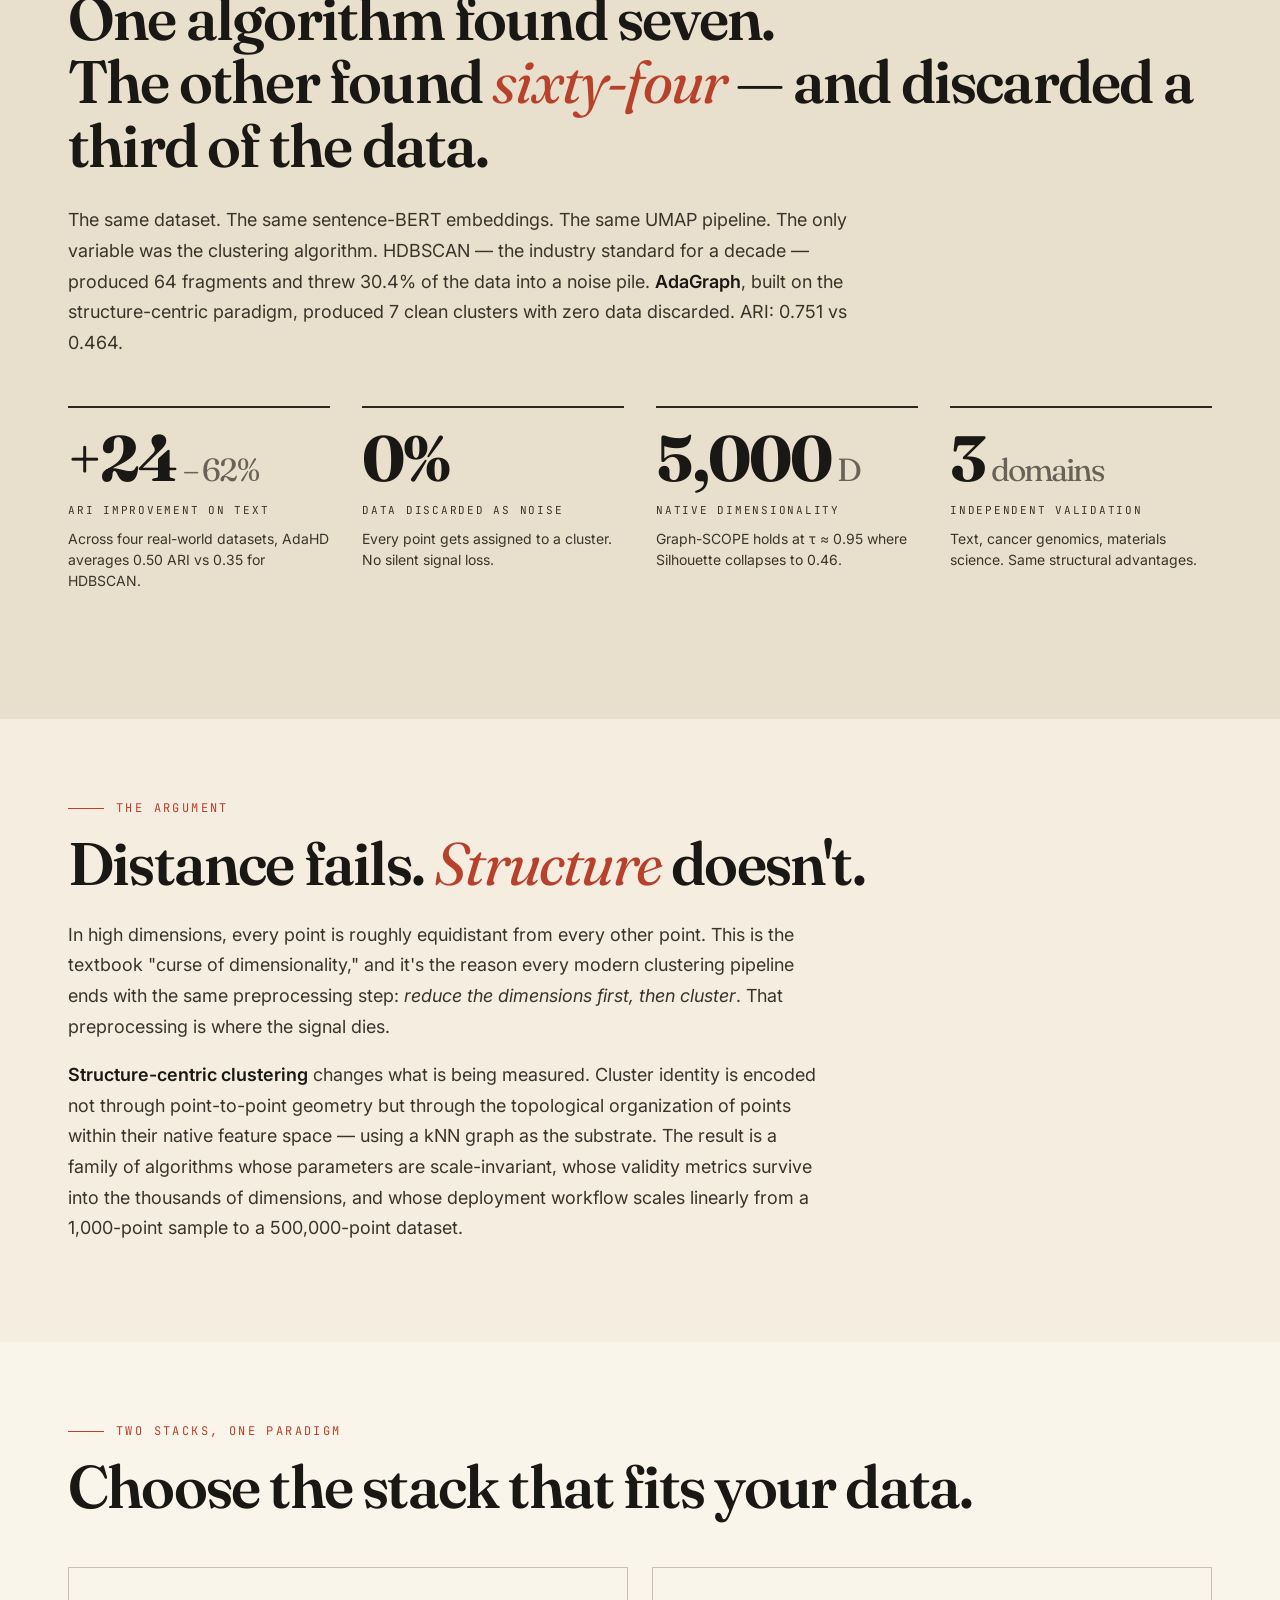
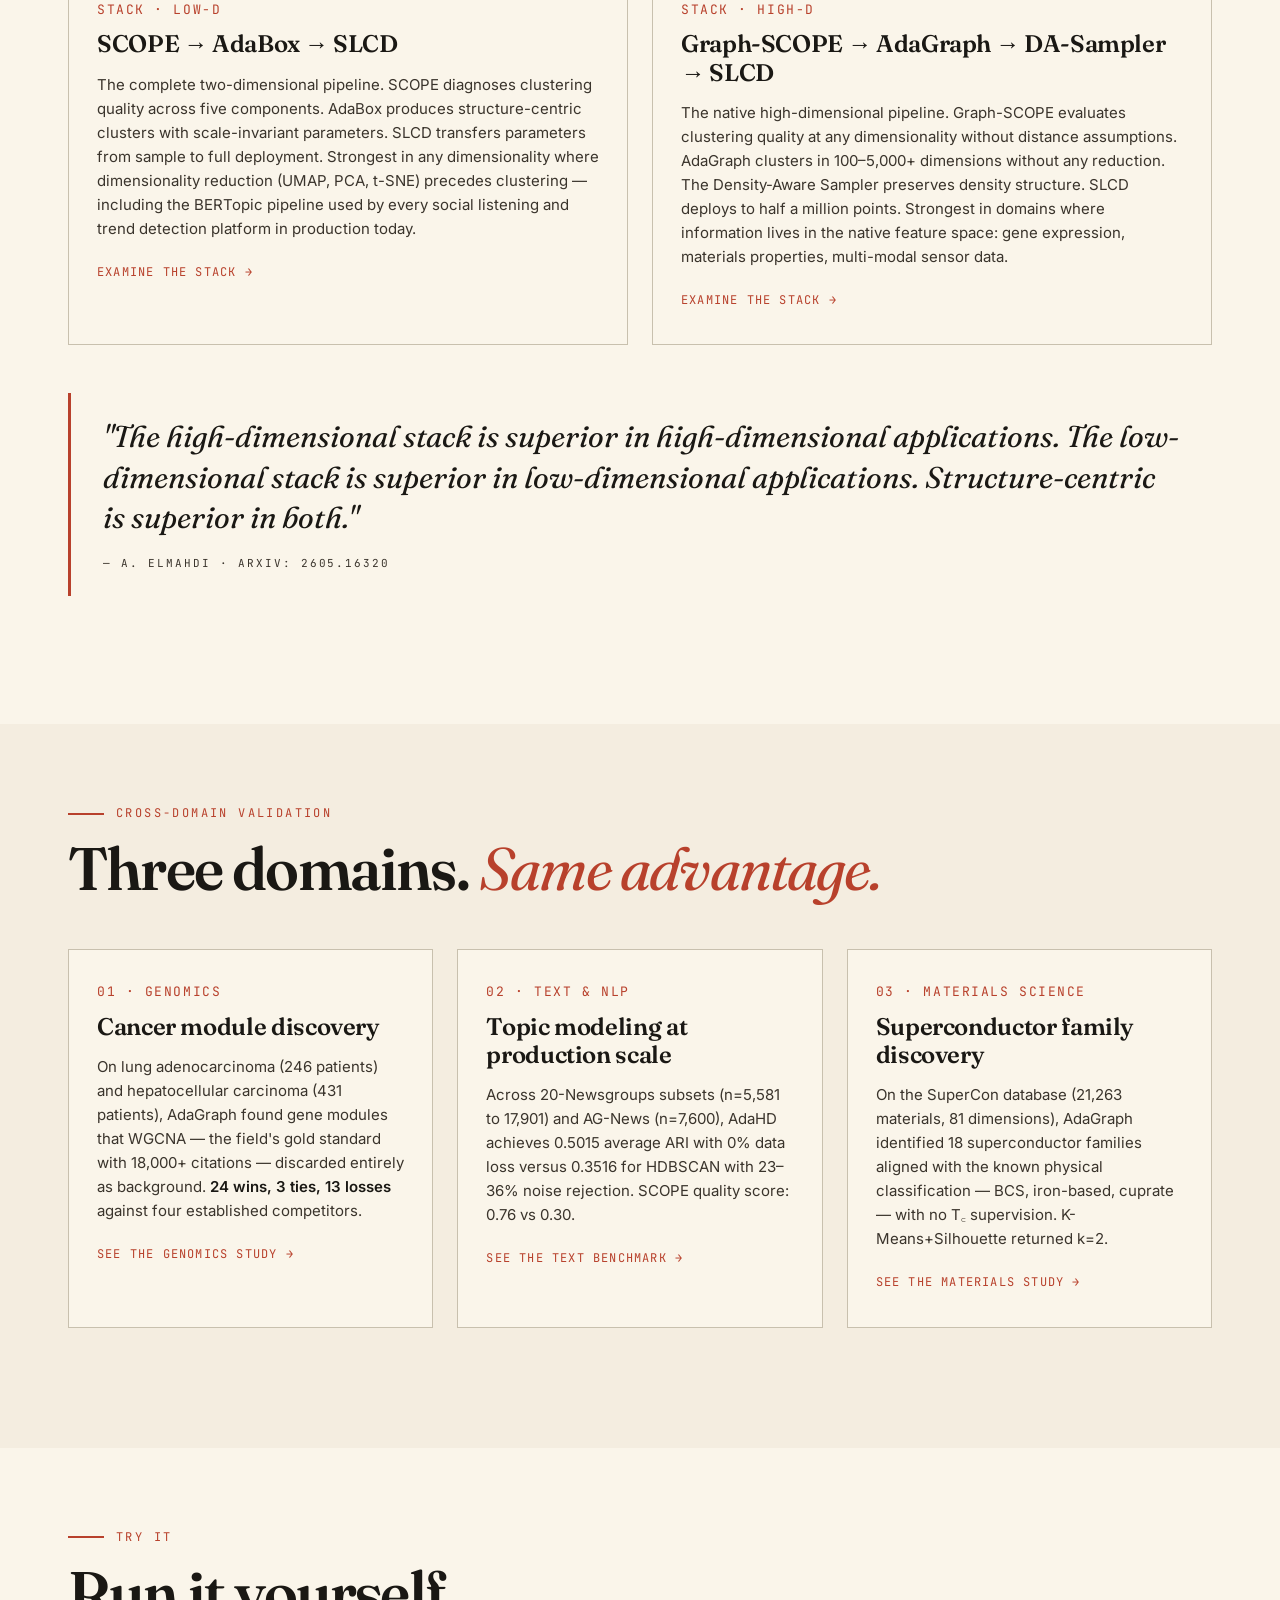
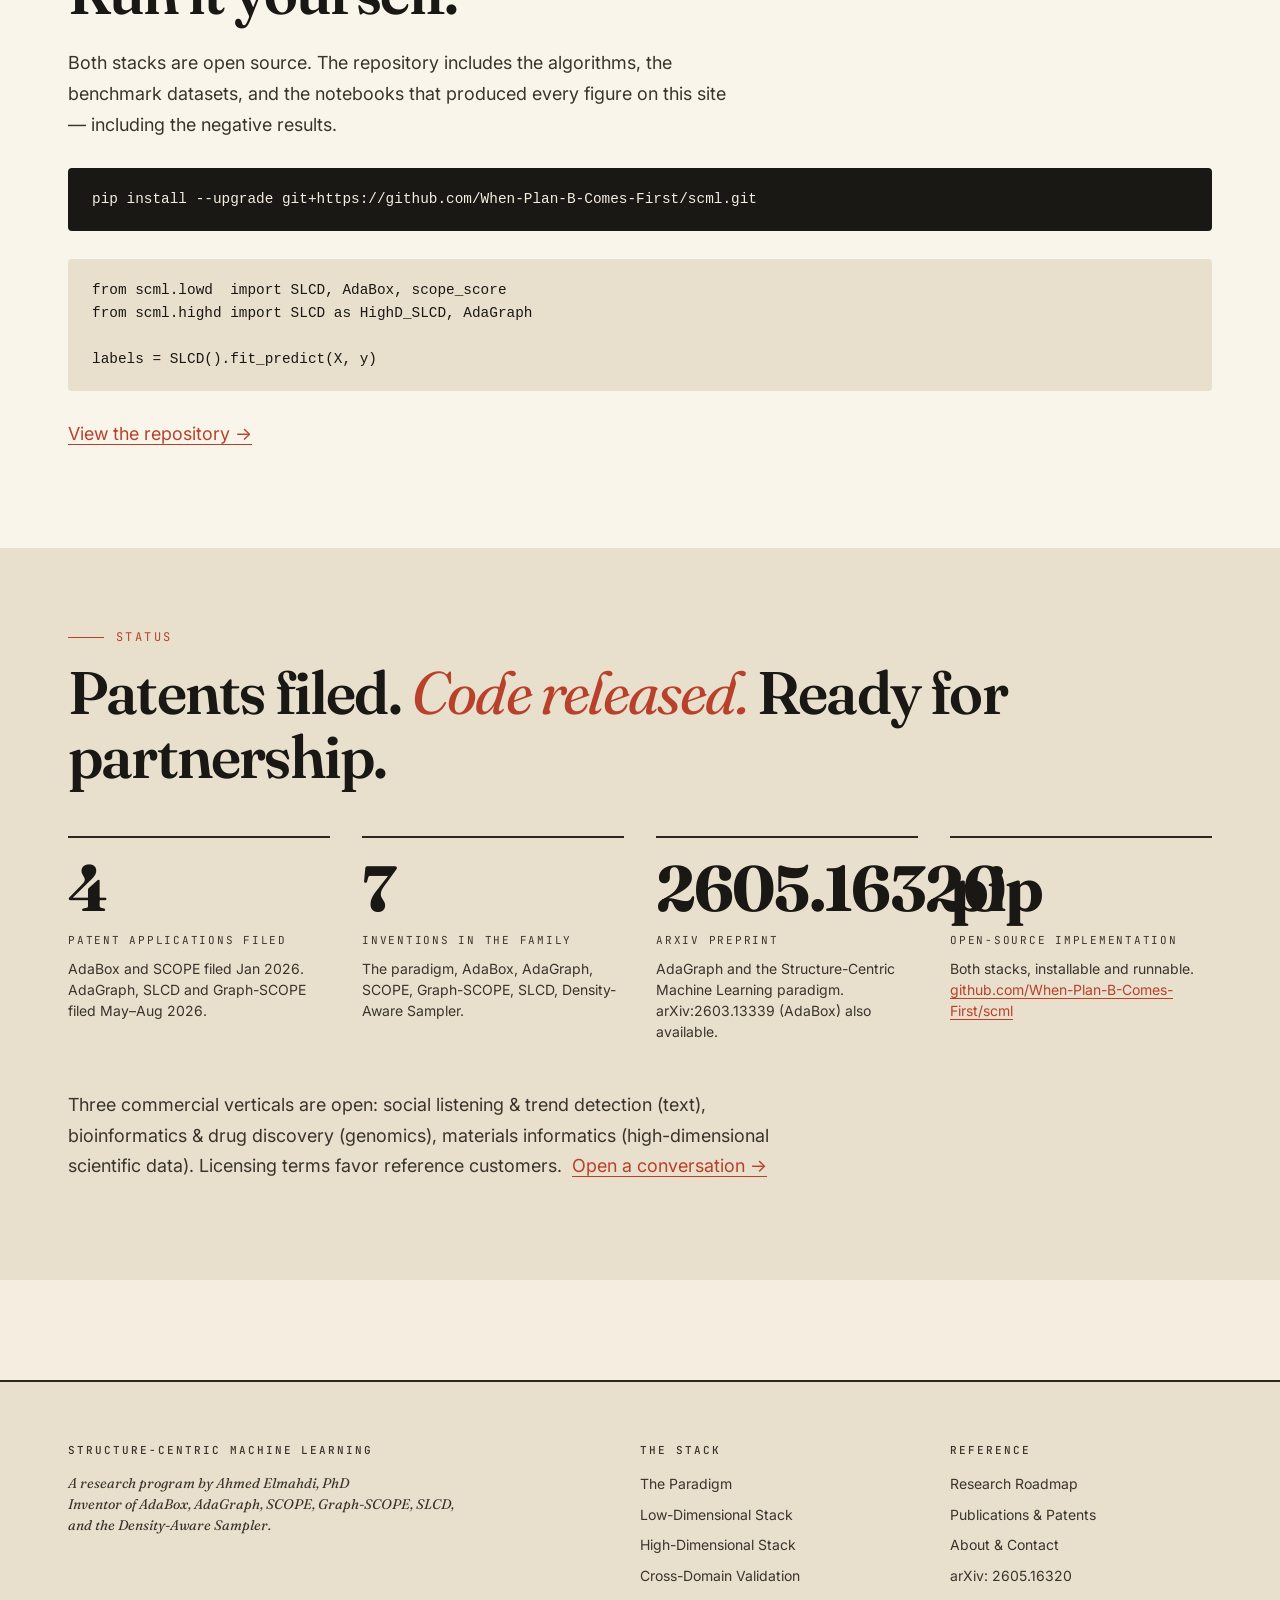
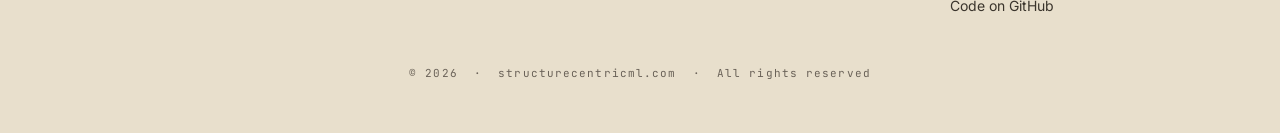
==== commit 73c1434e: "Add section for running the project with instructions Added a new section to run the project with in" ====
--- a/index.html
+++ b/index.html
@@ -180,6 +180,30 @@
   </div>
 </section>
 
+<section class="section" style="background: var(--paper-soft);">
+  <div class="container">
+    <div class="section-tag">Try It</div>
+    <h2>Run it yourself.</h2>
+    <p style="max-width: 60ch;">
+      Both stacks are open source. The repository includes the algorithms, the benchmark
+      datasets, and the notebooks that produced every figure on this site — including the
+      negative results.
+    </p>
+    <pre style="background: var(--ink); color: var(--paper); padding: 20px 24px;
+                border-radius: 4px; overflow-x: auto; margin: 28px 0;
+                font-family: ui-monospace, 'SF Mono', Menlo, monospace; font-size: 0.9rem;">
+pip install --upgrade git+https://github.com/When-Plan-B-Comes-First/scml.git</pre>
+    <pre style="background: var(--paper-deep); color: var(--ink); padding: 20px 24px;
+                border-radius: 4px; overflow-x: auto; margin: 0 0 28px;
+                font-family: ui-monospace, 'SF Mono', Menlo, monospace; font-size: 0.9rem;">
+from scml.lowd  import SLCD, AdaBox, scope_score
+from scml.highd import SLCD as HighD_SLCD, AdaGraph
+
+labels = SLCD().fit_predict(X, y)</pre>
+    <p><a href="https://github.com/YOUR-ORG/scml">View the repository →</a></p>
+  </div>
+</section>
+
 <section class="section" style="background: var(--paper-deep);">
   <div class="container">
     <div class="section-tag">Status</div>
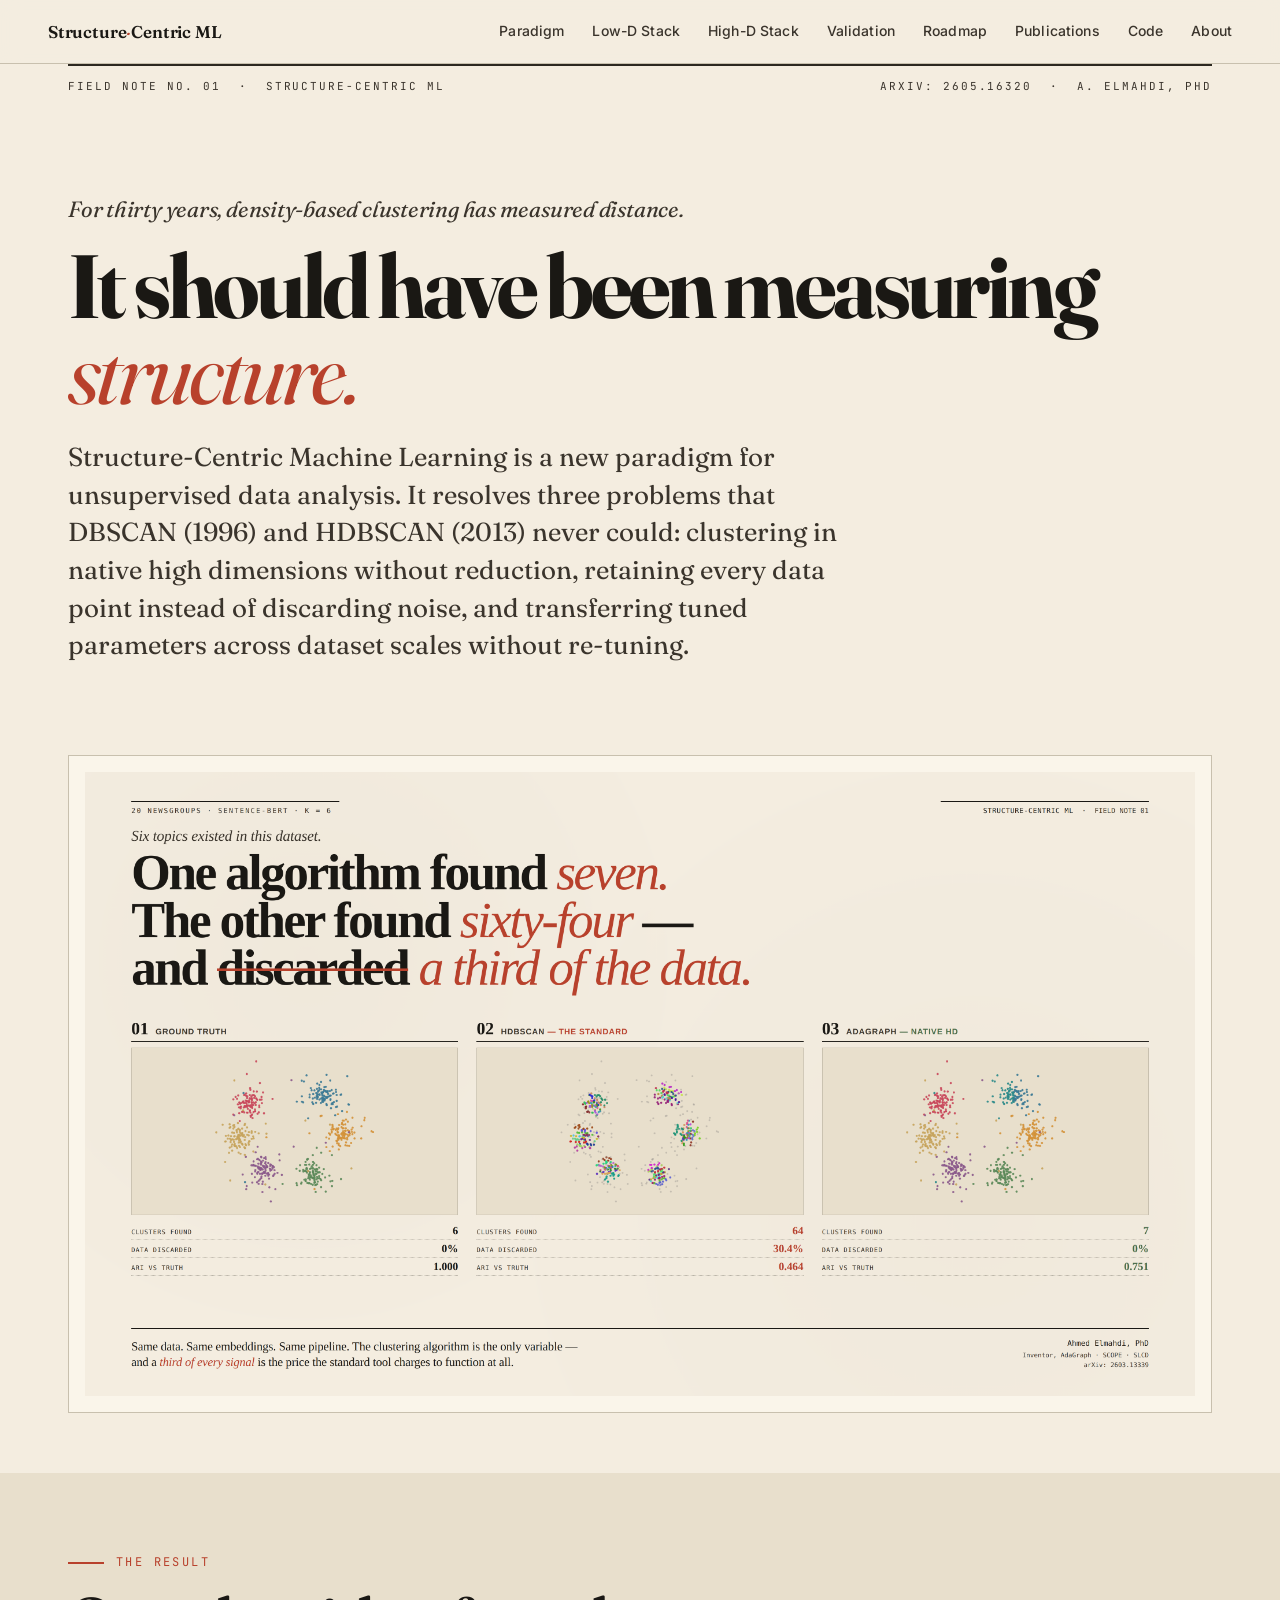
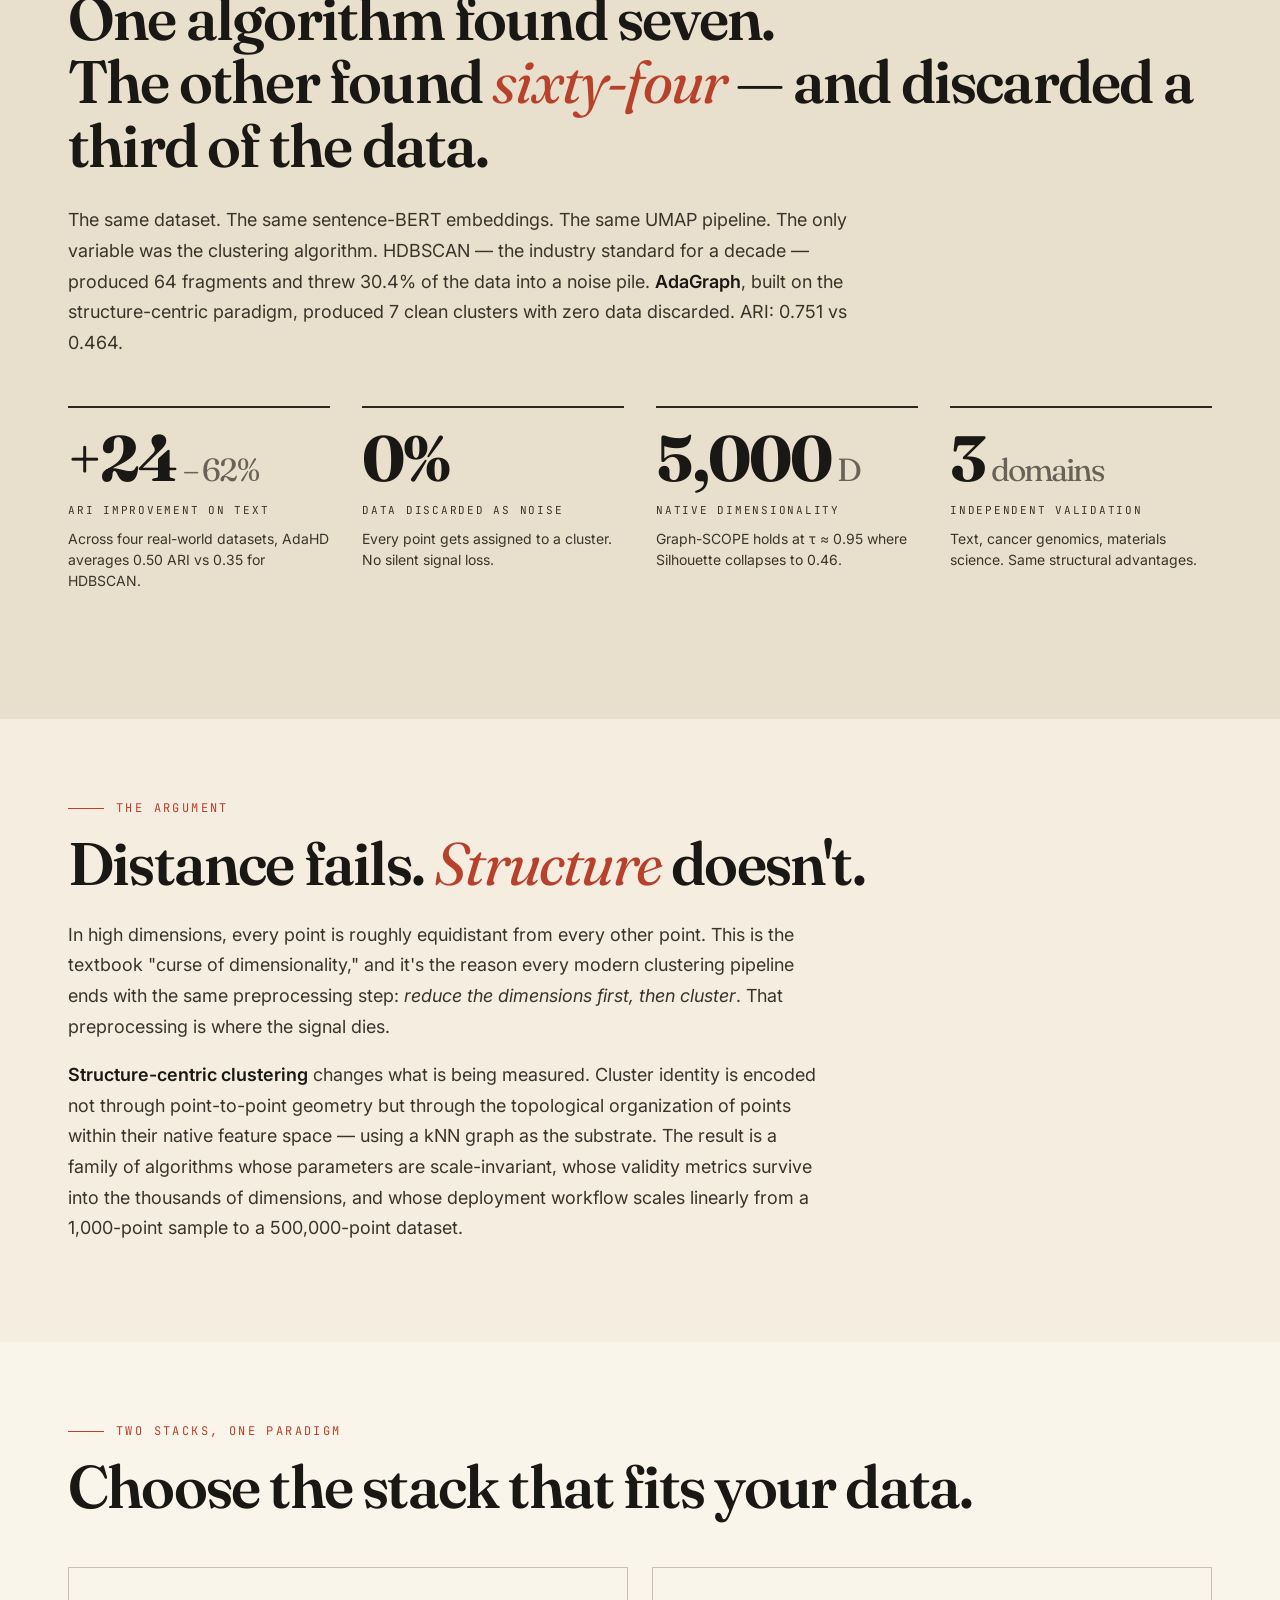
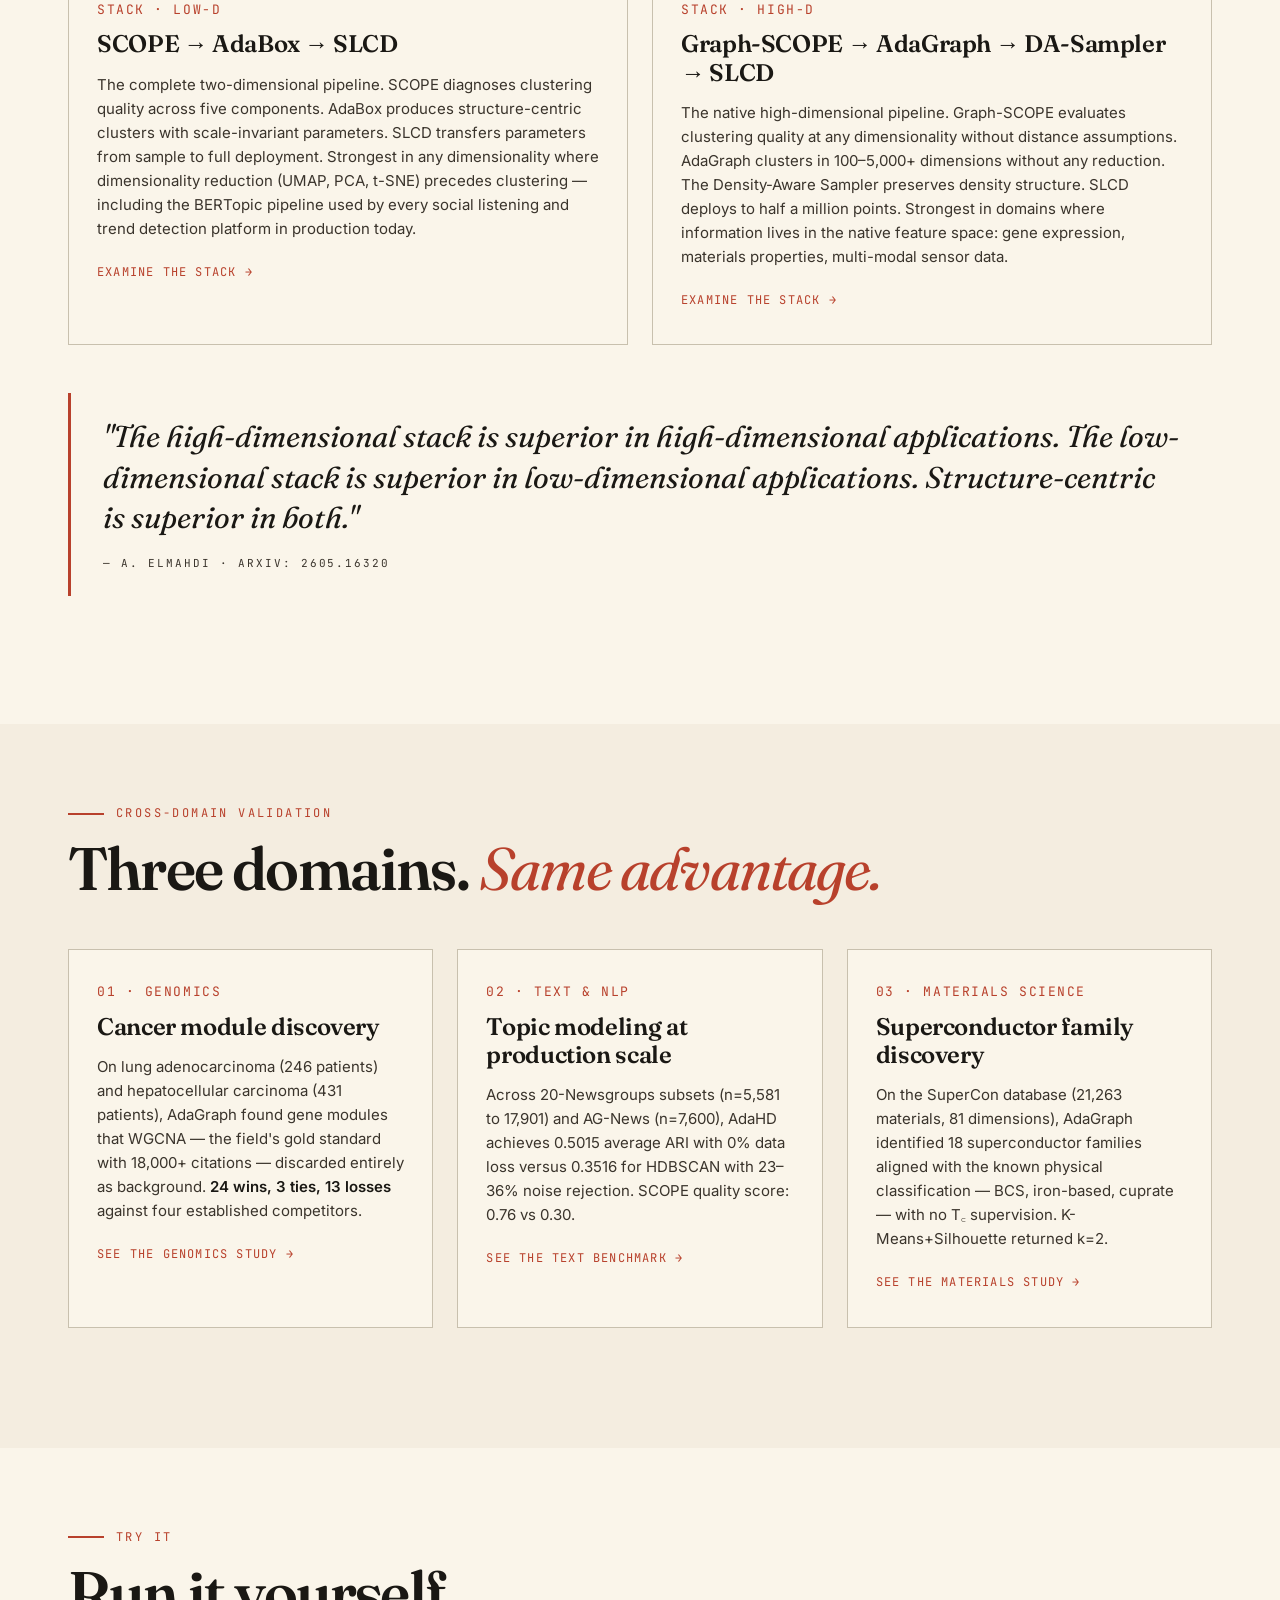
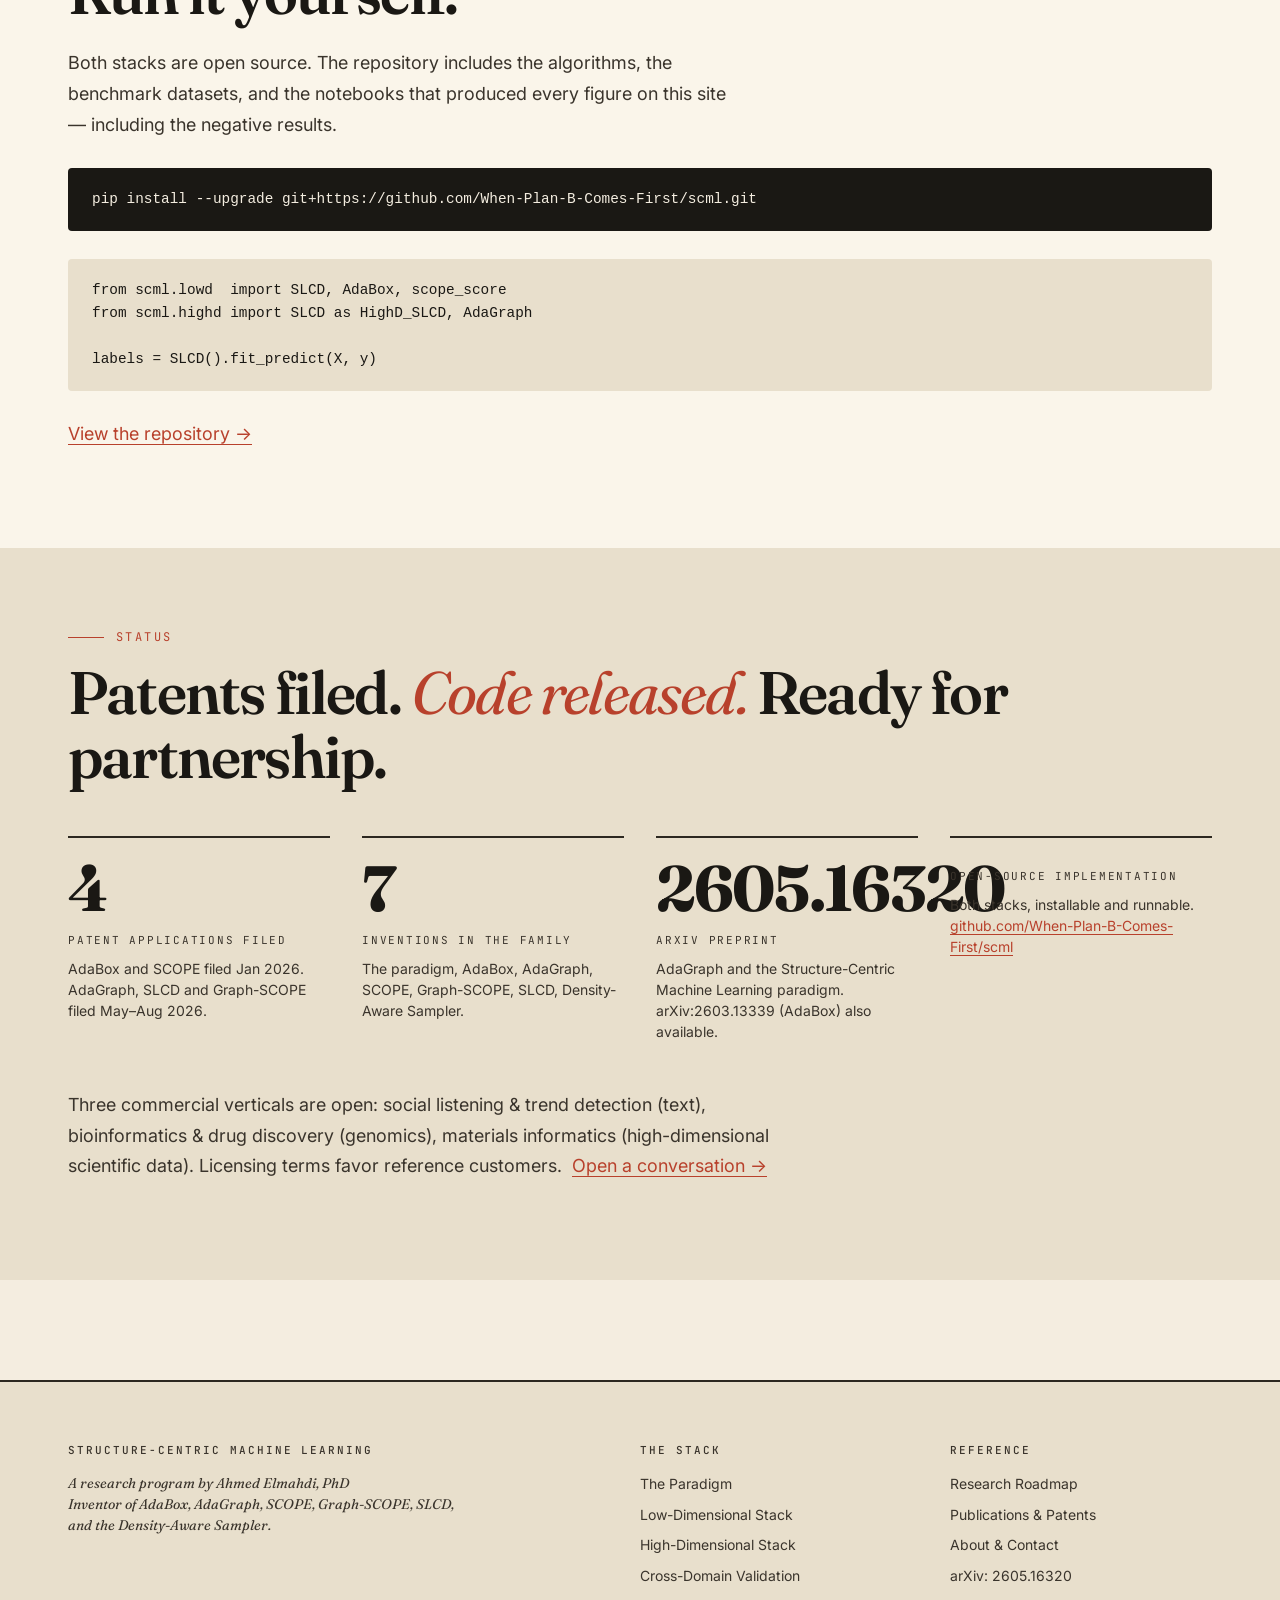
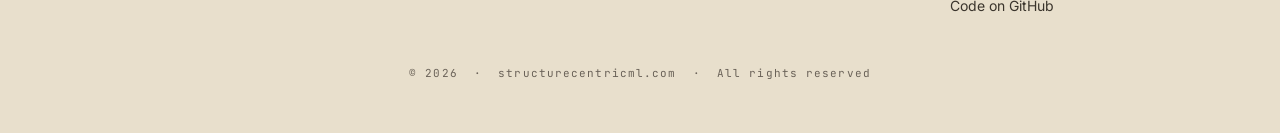
==== commit e1dbcb4e: "Remove 'pip' from the stats section in index.html" ====
--- a/index.html
+++ b/index.html
@@ -200,7 +200,7 @@
 from scml.highd import SLCD as HighD_SLCD, AdaGraph
 
 labels = SLCD().fit_predict(X, y)</pre>
-    <p><a href="https://github.com/YOUR-ORG/scml">View the repository →</a></p>
+    <p><a href="https://github.com/When-Plan-B-Comes-First/scml">View the repository →</a></p>
   </div>
 </section>
 
@@ -225,7 +225,6 @@
         <div class="desc">AdaGraph and the Structure-Centric Machine Learning paradigm. arXiv:2603.13339 (AdaBox) also available.</div>
       </div>
       <div class="stat">
-        <div class="num">pip</div>
         <div class="label">Open-source implementation</div>
         <div class="desc">Both stacks, installable and runnable. <a href="https://github.com/When-Plan-B-Comes-First/scml">github.com/When-Plan-B-Comes-First/scml</a></div>
       </div>
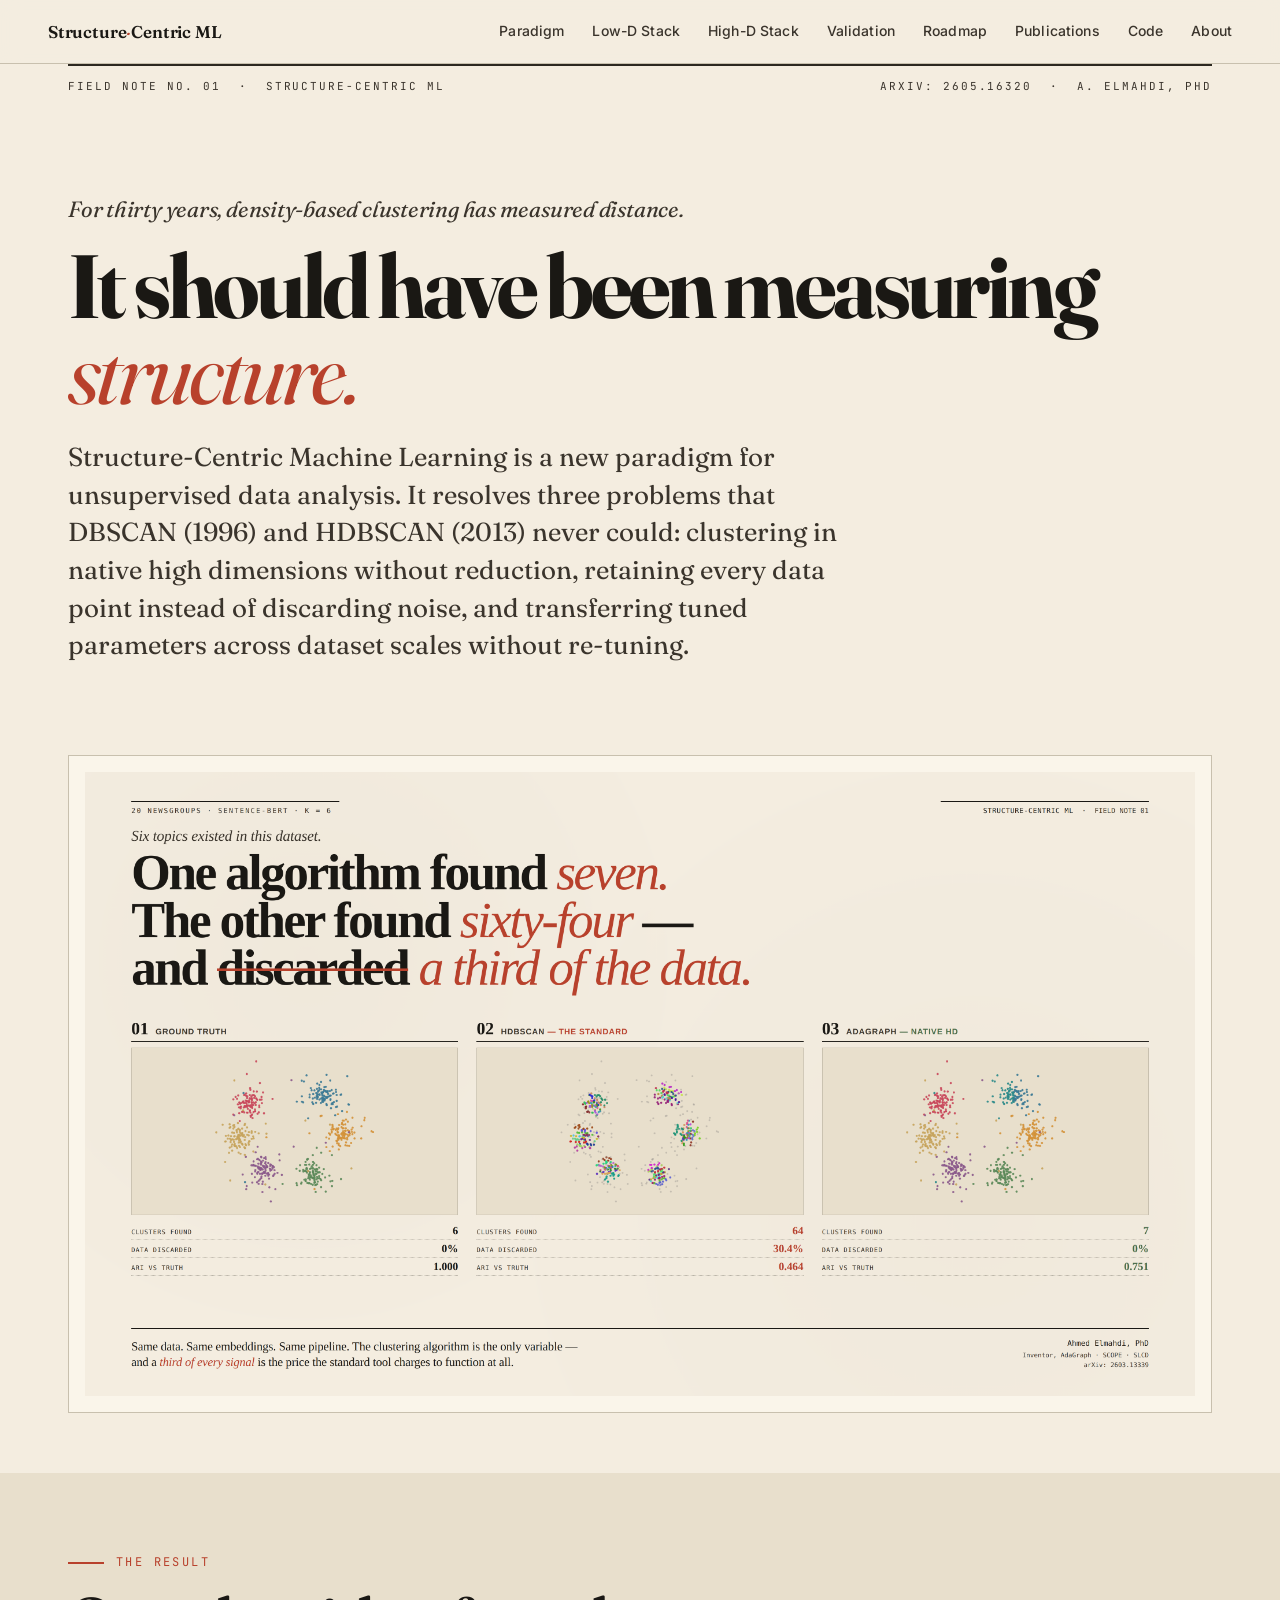
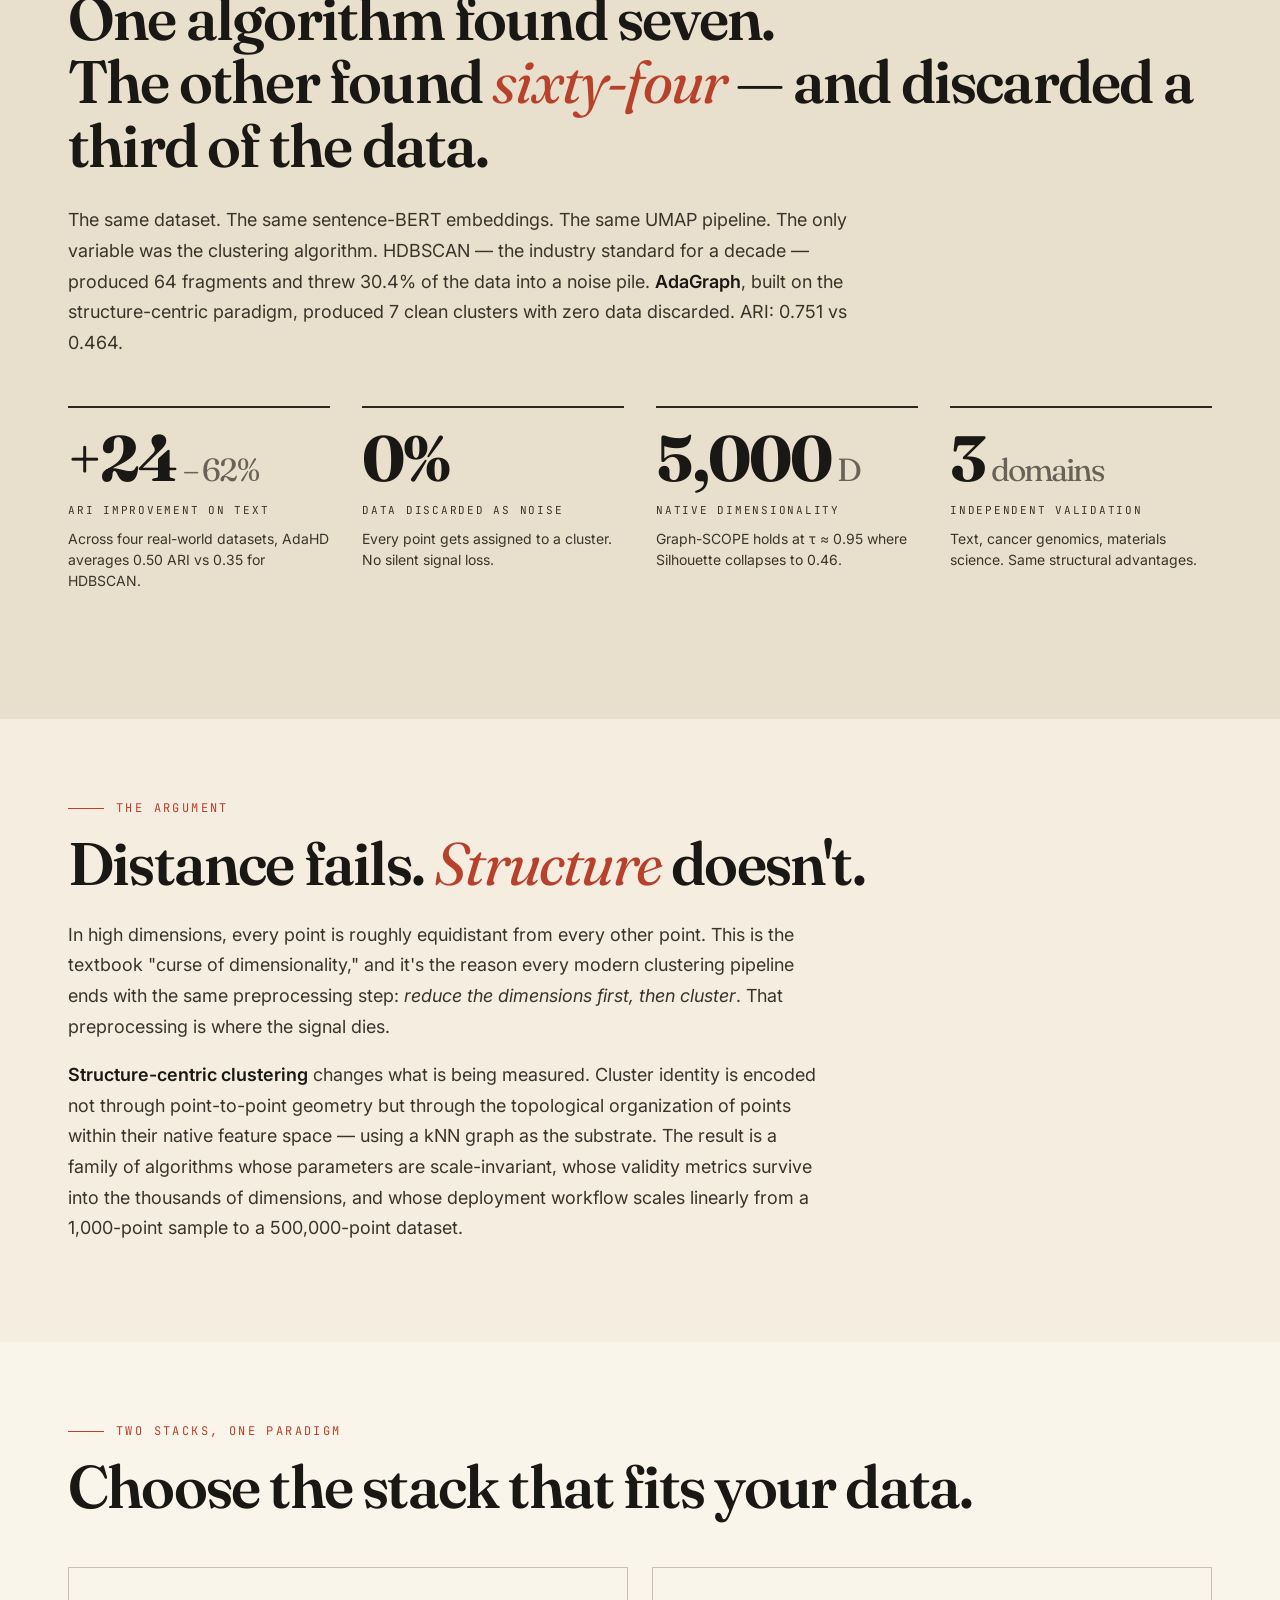
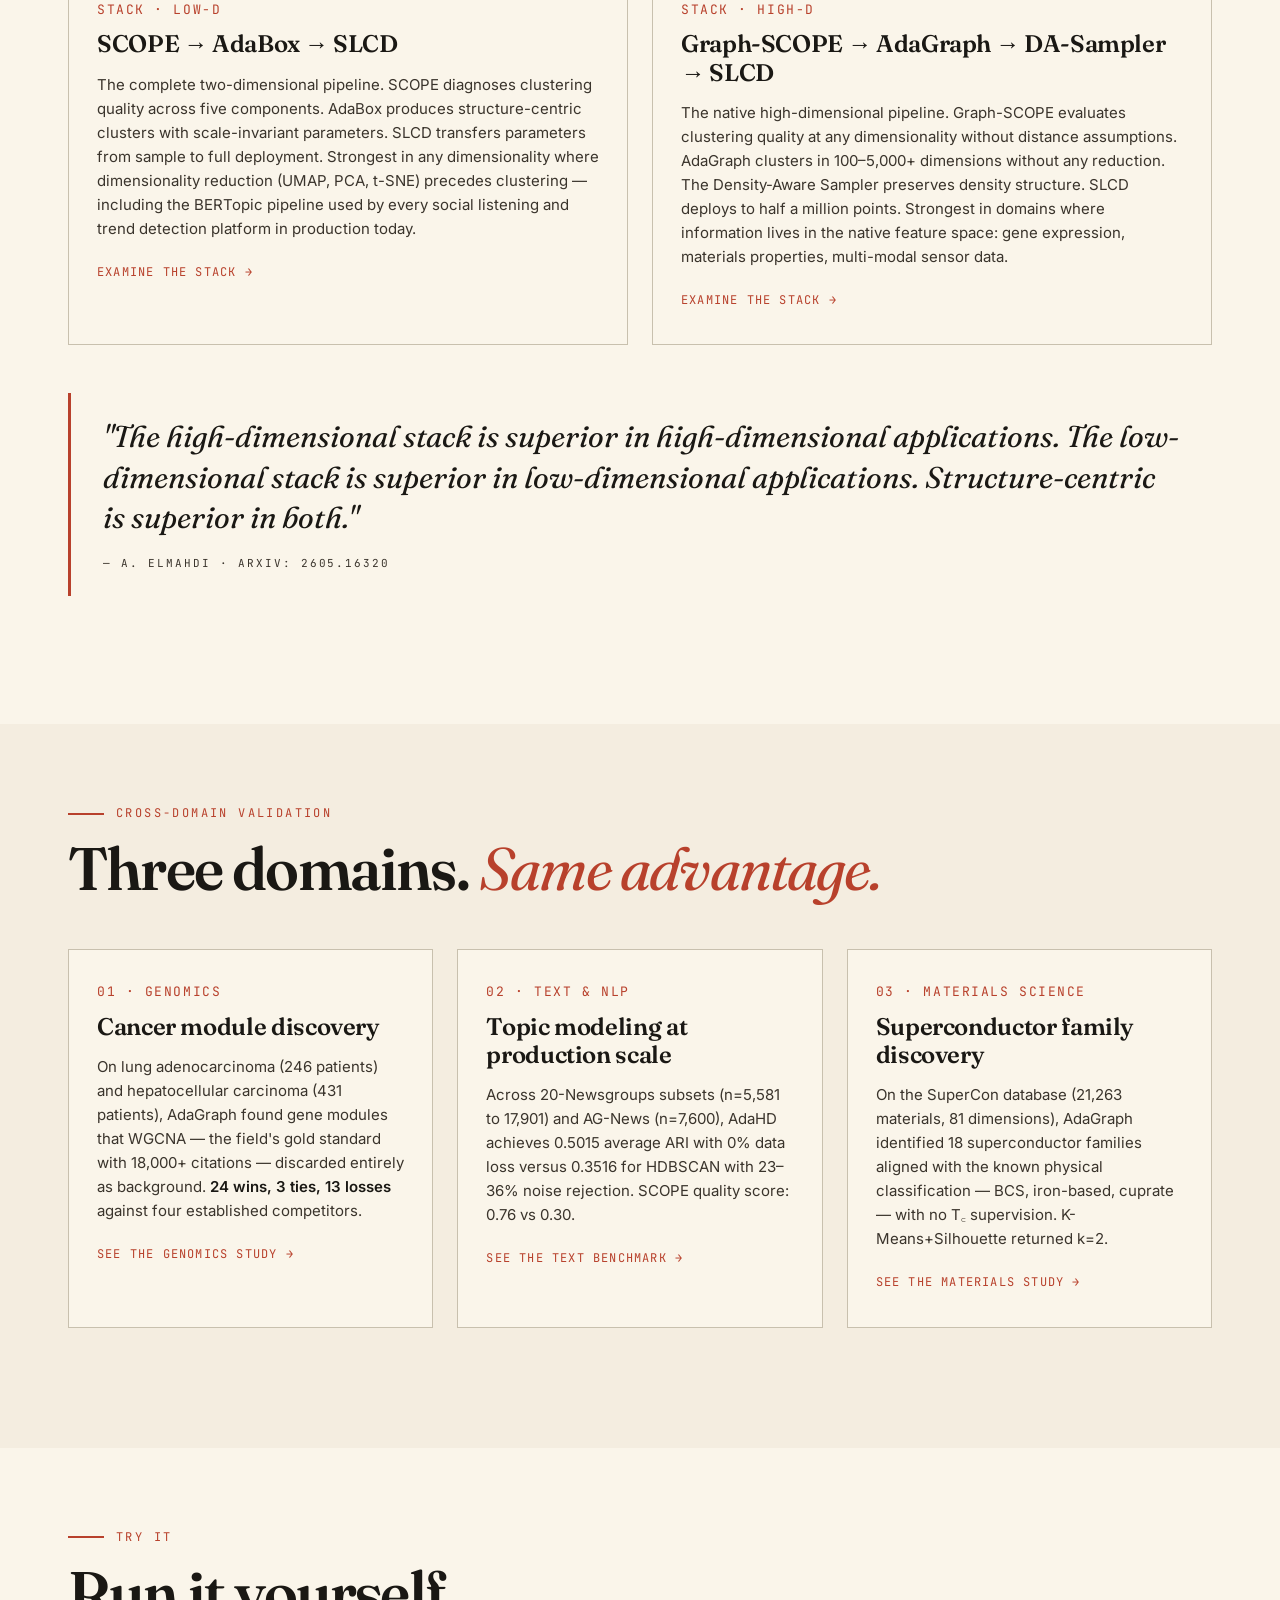
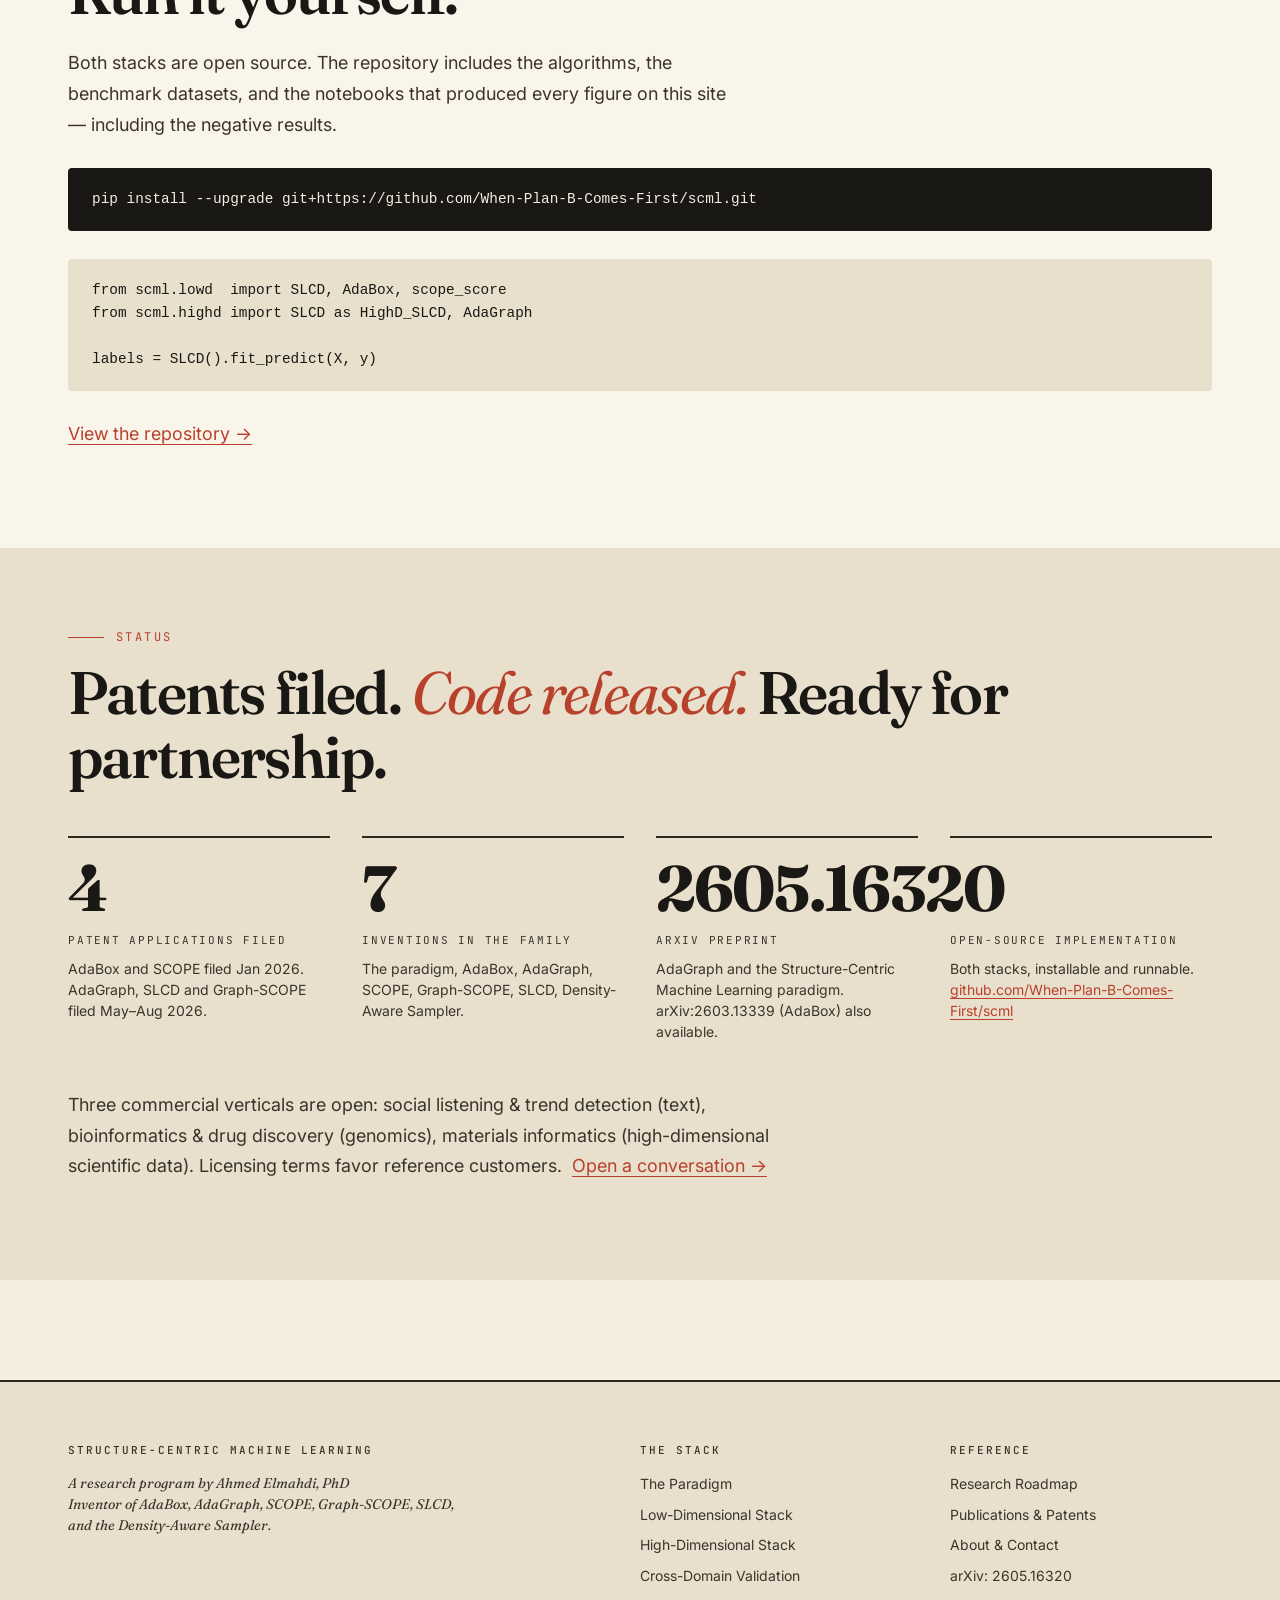
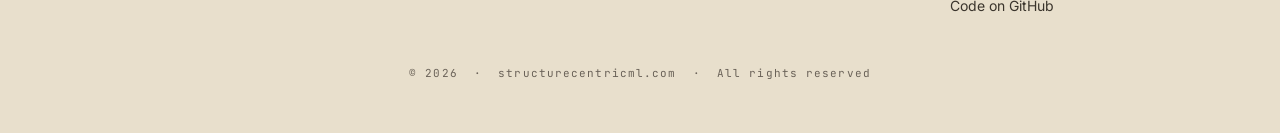
==== commit 5ba8d3f9: "Update index.html" ====
--- a/index.html
+++ b/index.html
@@ -225,6 +225,7 @@
         <div class="desc">AdaGraph and the Structure-Centric Machine Learning paradigm. arXiv:2603.13339 (AdaBox) also available.</div>
       </div>
       <div class="stat">
+        <div class="num">&nbsp;</div>
         <div class="label">Open-source implementation</div>
         <div class="desc">Both stacks, installable and runnable. <a href="https://github.com/When-Plan-B-Comes-First/scml">github.com/When-Plan-B-Comes-First/scml</a></div>
       </div>
